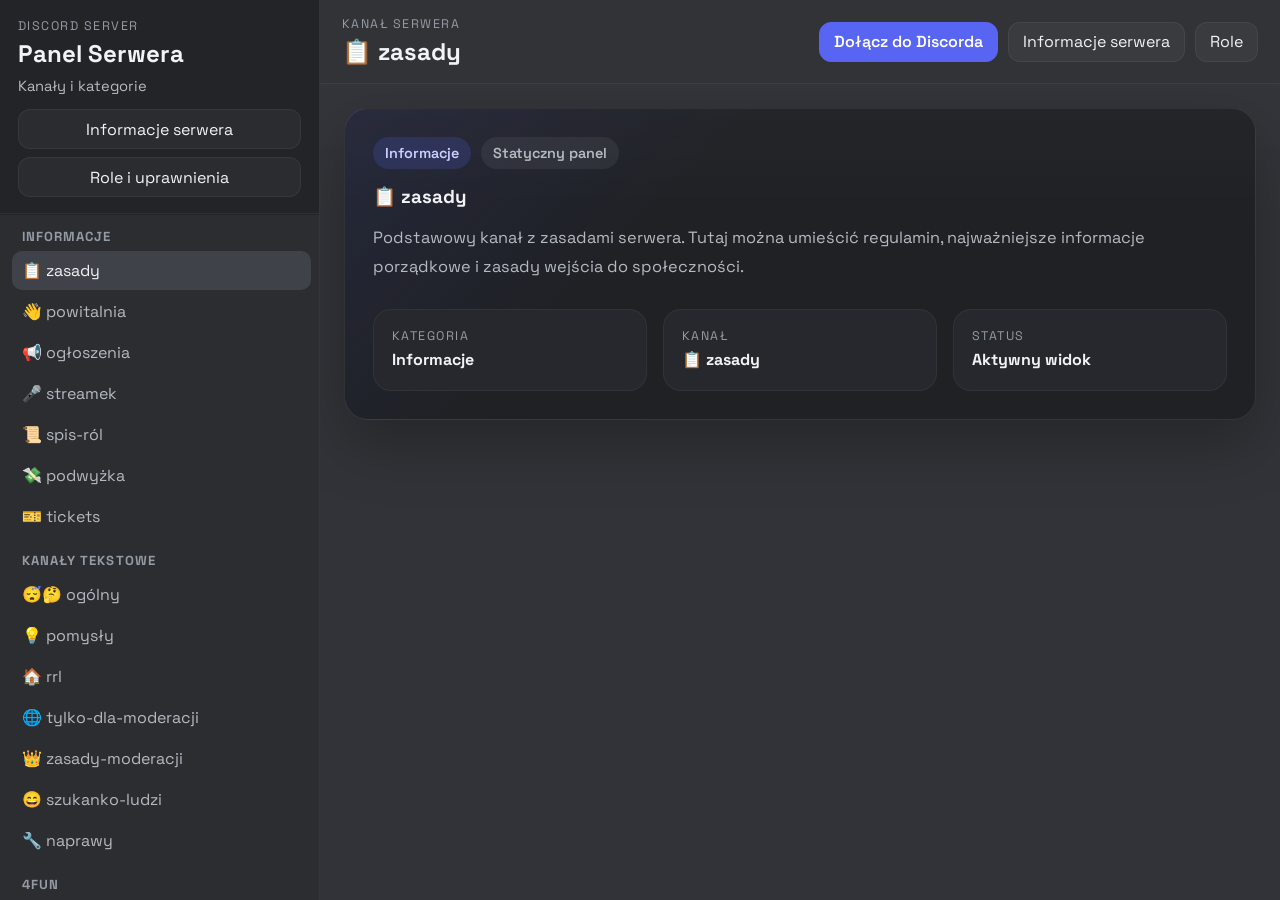
==== index.html @ 2baf10de "Add Discord join button to topbar" ====
<!DOCTYPE html>
<html lang="pl">
<head>
  <meta charset="UTF-8">
  <meta name="viewport" content="width=device-width, initial-scale=1.0">
  <meta
    name="description"
    content="Statyczny panel serwera Discord z kanałami, kategoriami i opisami w stylu Discord."
  >
  <title>Discord Server Panel</title>
  <link rel="preconnect" href="https://fonts.googleapis.com">
  <link rel="preconnect" href="https://fonts.gstatic.com" crossorigin>
  <link
    href="https://fonts.googleapis.com/css2?family=Space+Grotesk:wght@400;500;600;700&display=swap"
    rel="stylesheet"
  >
  <link rel="stylesheet" href="./css/style.css">
</head>
<body>
  <div class="app-shell">
    <aside class="channel-sidebar" id="channelSidebar">
      <header class="channel-sidebar__header">
        <div>
          <p class="channel-sidebar__eyebrow">Discord Server</p>
          <h1>Panel Serwera</h1>
        </div>
        <p class="channel-sidebar__meta">Kanały i kategorie</p>
        <div class="sidebar-shortcuts">
          <a class="sidebar-shortcut" href="./info/info.html">Informacje serwera</a>
          <a class="sidebar-shortcut" href="./roles/roles.html">Role i uprawnienia</a>
        </div>
      </header>

      <div class="channel-sidebar__scroll" aria-label="Lista kanałów">
        <section class="channel-group">
          <h2 class="channel-group__title">Informacje</h2>
          <button class="channel-item is-active" type="button" data-channel="📋 zasady" data-category="Informacje">
            <span class="channel-item__name">📋 zasady</span>
          </button>
          <button class="channel-item" type="button" data-channel="👋 powitalnia" data-category="Informacje">
            <span class="channel-item__name">👋 powitalnia</span>
          </button>
          <button class="channel-item" type="button" data-channel="📢 ogłoszenia" data-category="Informacje">
            <span class="channel-item__name">📢 ogłoszenia</span>
          </button>
          <button class="channel-item" type="button" data-channel="🎤 streamek" data-category="Informacje">
            <span class="channel-item__name">🎤 streamek</span>
          </button>
          <button class="channel-item" type="button" data-channel="📜 spis-ról" data-category="Informacje">
            <span class="channel-item__name">📜 spis-ról</span>
          </button>
          <button class="channel-item" type="button" data-channel="💸 podwyżka" data-category="Informacje">
            <span class="channel-item__name">💸 podwyżka</span>
          </button>
          <button class="channel-item" type="button" data-channel="🎫 tickets" data-category="Informacje">
            <span class="channel-item__name">🎫 tickets</span>
          </button>
        </section>

        <section class="channel-group">
          <h2 class="channel-group__title">Kanały tekstowe</h2>
          <button class="channel-item" type="button" data-channel="😴🤔 ogólny" data-category="Kanały tekstowe">
            <span class="channel-item__name">😴🤔 ogólny</span>
          </button>
          <button class="channel-item" type="button" data-channel="💡 pomysły" data-category="Kanały tekstowe">
            <span class="channel-item__name">💡 pomysły</span>
          </button>
          <button class="channel-item" type="button" data-channel="🏠 rrl" data-category="Kanały tekstowe">
            <span class="channel-item__name">🏠 rrl</span>
          </button>
          <button class="channel-item" type="button" data-channel="🌐 tylko-dla-moderacji" data-category="Kanały tekstowe">
            <span class="channel-item__name">🌐 tylko-dla-moderacji</span>
          </button>
          <button class="channel-item" type="button" data-channel="👑 zasady-moderacji" data-category="Kanały tekstowe">
            <span class="channel-item__name">👑 zasady-moderacji</span>
          </button>
          <button class="channel-item" type="button" data-channel="😄 szukanko-ludzi" data-category="Kanały tekstowe">
            <span class="channel-item__name">😄 szukanko-ludzi</span>
          </button>
          <button class="channel-item" type="button" data-channel="🔧 naprawy" data-category="Kanały tekstowe">
            <span class="channel-item__name">🔧 naprawy</span>
          </button>
        </section>

        <section class="channel-group">
          <h2 class="channel-group__title">4fun</h2>
          <button class="channel-item" type="button" data-channel="🎬 clipy" data-category="4fun">
            <span class="channel-item__name">🎬 clipy</span>
          </button>
          <button class="channel-item" type="button" data-channel="😂 memy" data-category="4fun">
            <span class="channel-item__name">😂 memy</span>
          </button>
          <button class="channel-item" type="button" data-channel="🎵 music" data-category="4fun">
            <span class="channel-item__name">🎵 music</span>
          </button>
          <button class="channel-item" type="button" data-channel="📚 chwalanie-co-majo" data-category="4fun">
            <span class="channel-item__name">📚 chwalanie-co-majo</span>
          </button>
          <button class="channel-item" type="button" data-channel="🧠 edity" data-category="4fun">
            <span class="channel-item__name">🧠 edity</span>
          </button>
          <button class="channel-item" type="button" data-channel="🎲 gry-i-sklep" data-category="4fun">
            <span class="channel-item__name">🎲 gry-i-sklep</span>
          </button>
          <button class="channel-item" type="button" data-channel="🕹 komendo-tekstowy" data-category="4fun">
            <span class="channel-item__name">🕹 komendo-tekstowy</span>
          </button>
          <button class="channel-item" type="button" data-channel="🎮 oceny-setup" data-category="4fun">
            <span class="channel-item__name">🎮 oceny-setup</span>
          </button>
          <button class="channel-item" type="button" data-channel="🔢 odliczanie" data-category="4fun">
            <span class="channel-item__name">🔢 odliczanie</span>
          </button>
          <button class="channel-item" type="button" data-channel="✏️ ostatnia-litera" data-category="4fun">
            <span class="channel-item__name">✏️ ostatnia-litera</span>
          </button>
          <button class="channel-item" type="button" data-channel="🎉 igrzyska-żartu" data-category="4fun">
            <span class="channel-item__name">🎉 igrzyska-żartu</span>
          </button>
        </section>

        <section class="channel-group">
          <h2 class="channel-group__title">Kanały głosowe</h2>
          <button class="channel-item channel-item--voice" type="button" data-channel="🔊 Ogólne" data-category="Kanały głosowe">
            <span class="channel-item__name">🔊 Ogólne</span>
          </button>
          <button class="channel-item channel-item--voice" type="button" data-channel="🔊 duo" data-category="Kanały głosowe">
            <span class="channel-item__name">🔊 duo</span>
          </button>
          <button class="channel-item channel-item--voice" type="button" data-channel="🔊 trio" data-category="Kanały głosowe">
            <span class="channel-item__name">🔊 trio</span>
          </button>
          <button class="channel-item channel-item--voice" type="button" data-channel="🔊 quatro" data-category="Kanały głosowe">
            <span class="channel-item__name">🔊 quatro</span>
          </button>
          <button class="channel-item channel-item--voice" type="button" data-channel="🔊 Unlimited" data-category="Kanały głosowe">
            <span class="channel-item__name">🔊 Unlimited</span>
          </button>
          <button class="channel-item channel-item--voice" type="button" data-channel="🔊 Nieobecność" data-category="Kanały głosowe">
            <span class="channel-item__name">🔊 Nieobecność</span>
          </button>
          <button class="channel-item channel-item--voice" type="button" data-channel="🔊 Streamek" data-category="Kanały głosowe">
            <span class="channel-item__name">🔊 Streamek</span>
          </button>
        </section>

        <section class="channel-group">
          <h2 class="channel-group__title">Ban</h2>
          <button class="channel-item" type="button" data-channel="❌ ban-room" data-category="Ban">
            <span class="channel-item__name">❌ ban-room</span>
          </button>
          <button class="channel-item" type="button" data-channel="📩 requesty-na-bany" data-category="Ban">
            <span class="channel-item__name">📩 requesty-na-bany</span>
          </button>
        </section>

        <section class="channel-group">
          <h2 class="channel-group__title">Event</h2>
          <button class="channel-item" type="button" data-channel="📜 zasady" data-category="Event">
            <span class="channel-item__name">📜 zasady</span>
          </button>
          <button class="channel-item" type="button" data-channel="📅 zdarzenia-eventu" data-category="Event">
            <span class="channel-item__name">📅 zdarzenia-eventu</span>
          </button>
          <button class="channel-item" type="button" data-channel="🤝 wspólne" data-category="Event">
            <span class="channel-item__name">🤝 wspólne</span>
          </button>
          <button class="channel-item" type="button" data-channel="🛡 drużyna-1" data-category="Event">
            <span class="channel-item__name">🛡 drużyna-1</span>
          </button>
          <button class="channel-item" type="button" data-channel="🛡 drużyna-2" data-category="Event">
            <span class="channel-item__name">🛡 drużyna-2</span>
          </button>
          <button class="channel-item" type="button" data-channel="🏢 biuro-dowódcze-nr1" data-category="Event">
            <span class="channel-item__name">🏢 biuro-dowódcze-nr1</span>
          </button>
          <button class="channel-item" type="button" data-channel="🏢 biuro-dowódcze-nr2" data-category="Event">
            <span class="channel-item__name">🏢 biuro-dowódcze-nr2</span>
          </button>
          <button class="channel-item channel-item--voice" type="button" data-channel="🔊 Drużyna 1" data-category="Event">
            <span class="channel-item__name">🔊 Drużyna 1</span>
          </button>
          <button class="channel-item channel-item--voice" type="button" data-channel="🔊 Drużyna 2" data-category="Event">
            <span class="channel-item__name">🔊 Drużyna 2</span>
          </button>
          <button class="channel-item channel-item--voice" type="button" data-channel="🔊 Organizacyjny" data-category="Event">
            <span class="channel-item__name">🔊 Organizacyjny</span>
          </button>
        </section>
      </div>
    </aside>

    <main class="content-panel">
      <header class="content-topbar">
        <button
          class="hamburger"
          id="sidebarToggle"
          type="button"
          aria-controls="channelSidebar"
          aria-expanded="false"
          aria-label="Otwórz kanały"
        >
          <span></span>
          <span></span>
          <span></span>
        </button>

        <div>
          <p class="content-topbar__eyebrow">Kanał serwera</p>
          <h2 id="channelTitle">📋 zasady</h2>
        </div>
        <div class="topbar-links">
          <a
            class="join-btn"
            href="https://discord.gg/8MzyPqCg6n"
            target="_blank"
            rel="noopener noreferrer"
          >
            Dołącz do Discorda
          </a>
          <a class="topbar-link" href="./info/info.html">Informacje serwera</a>
          <a class="topbar-link" href="./roles/roles.html">Role</a>
        </div>
      </header>

      <section class="content-card" id="channelContent">
        <div class="content-card__meta">
          <span class="content-pill" id="categoryLabel">Informacje</span>
          <span class="content-pill content-pill--soft">Statyczny panel</span>
        </div>

        <h3 class="content-card__heading" id="channelHeading">📋 zasady</h3>
        <p class="content-card__description" id="channelDescription">
          Podstawowy kanał z zasadami serwera. Tutaj można umieścić regulamin, najważniejsze informacje porządkowe i zasady wejścia do społeczności.
        </p>

        <div class="content-card__grid">
          <article class="info-tile">
            <p class="info-tile__label">Kategoria</p>
            <strong id="summaryCategory">Informacje</strong>
          </article>
          <article class="info-tile">
            <p class="info-tile__label">Kanał</p>
            <strong id="summaryChannel">📋 zasady</strong>
          </article>
          <article class="info-tile">
            <p class="info-tile__label">Status</p>
            <strong>Aktywny widok</strong>
          </article>
        </div>
      </section>
    </main>
  </div>

  <script src="./js/main.js"></script>
</body>
</html>
---- css/style.css ----
:root {
  --bg-app: #313338;
  --bg-strip: #1e1f22;
  --bg-sidebar: #2b2d31;
  --bg-sidebar-top: #232428;
  --bg-content: #313338;
  --bg-card: #1f2125;
  --bg-card-soft: #26282d;
  --bg-hover: #35373c;
  --bg-active: #404249;
  --text-main: #f2f3f5;
  --text-soft: #b5bac1;
  --text-dim: #949ba4;
  --line: rgba(255, 255, 255, 0.08);
  --accent: #5865f2;
  --accent-soft: rgba(88, 101, 242, 0.18);
  --success: #23a559;
  --shadow: 0 24px 60px rgba(0, 0, 0, 0.25);
  --radius-xl: 24px;
  --radius-lg: 18px;
  --radius-md: 14px;
  --radius-sm: 10px;
}

* {
  box-sizing: border-box;
}

html,
body {
  margin: 0;
  min-height: 100%;
}

body {
  font-family: "Space Grotesk", sans-serif;
  color: var(--text-main);
  background:
    radial-gradient(circle at top left, rgba(88, 101, 242, 0.14), transparent 24%),
    radial-gradient(circle at bottom right, rgba(35, 165, 89, 0.1), transparent 20%),
    var(--bg-app);
  overflow: hidden;
}

button {
  font: inherit;
  cursor: pointer;
}

a {
  color: inherit;
  text-decoration: none;
}

.app-shell {
  height: 100vh;
  display: grid;
  grid-template-columns: 320px 1fr;
  overflow: hidden;
}

.channel-sidebar {
  background: var(--bg-sidebar);
  border-right: 1px solid rgba(255, 255, 255, 0.04);
  height: 100vh;
  display: flex;
  flex-direction: column;
  overflow: hidden;
}

.channel-sidebar__header {
  padding: 18px 18px 16px;
  background: var(--bg-sidebar-top);
  border-bottom: 1px solid rgba(255, 255, 255, 0.05);
  box-shadow: 0 1px 0 rgba(0, 0, 0, 0.2);
}

.channel-sidebar__header h1,
.content-topbar h2,
.content-card__heading {
  margin: 0;
}

.channel-sidebar__eyebrow,
.content-topbar__eyebrow,
.info-tile__label {
  margin: 0 0 4px;
  color: var(--text-dim);
  font-size: 0.78rem;
  letter-spacing: 0.12em;
  text-transform: uppercase;
}

.channel-sidebar__meta {
  margin: 8px 0 0;
  color: var(--text-soft);
  font-size: 0.92rem;
}

.sidebar-shortcuts {
  display: grid;
  gap: 8px;
  margin-top: 14px;
}

.sidebar-shortcut,
.topbar-link,
.join-btn,
.page-back {
  display: inline-flex;
  align-items: center;
  justify-content: center;
  min-height: 40px;
  padding: 0 14px;
  border-radius: 12px;
  border: 1px solid rgba(255, 255, 255, 0.06);
  background: rgba(255, 255, 255, 0.04);
  color: var(--text-main);
  transition: transform 0.18s ease, background-color 0.18s ease, border-color 0.18s ease;
}

.sidebar-shortcut:hover,
.sidebar-shortcut:focus-visible,
.topbar-link:hover,
.topbar-link:focus-visible,
.join-btn:hover,
.join-btn:focus-visible,
.page-back:hover,
.page-back:focus-visible {
  transform: translateY(-1px);
  background: rgba(88, 101, 242, 0.16);
  border-color: rgba(88, 101, 242, 0.24);
}

.join-btn {
  background: #5865f2;
  border-color: #5865f2;
  color: #ffffff;
  font-weight: 600;
}

.join-btn:hover,
.join-btn:focus-visible {
  background: #4752c4;
  border-color: #4752c4;
}

.channel-sidebar__scroll {
  flex: 1;
  min-height: 0;
  overflow-y: auto;
  padding: 14px 8px 18px 12px;
  overscroll-behavior: contain;
  -webkit-overflow-scrolling: touch;
}

.channel-sidebar__scroll::-webkit-scrollbar {
  width: 10px;
}

.channel-sidebar__scroll::-webkit-scrollbar-thumb {
  background: #1a1b1e;
  border-radius: 999px;
}

.channel-group + .channel-group {
  margin-top: 16px;
}

.channel-group__title {
  margin: 0 0 6px;
  padding: 0 10px;
  color: var(--text-dim);
  font-size: 0.82rem;
  letter-spacing: 0.08em;
  text-transform: uppercase;
}

.channel-item {
  width: 100%;
  display: flex;
  align-items: center;
  gap: 10px;
  margin: 2px 0;
  padding: 9px 10px;
  border: 0;
  border-radius: var(--radius-sm);
  background: transparent;
  color: var(--text-soft);
  text-align: left;
  transition: background-color 0.18s ease, color 0.18s ease, transform 0.18s ease;
}

.channel-item:hover,
.channel-item:focus-visible {
  background: var(--bg-hover);
  color: var(--text-main);
}

.channel-item.is-active {
  background: var(--bg-active);
  color: var(--text-main);
}

.channel-item__name {
  white-space: nowrap;
  overflow: hidden;
  text-overflow: ellipsis;
}

.channel-item--voice .channel-item__name {
  color: #c6f0d3;
}

.content-panel {
  display: flex;
  flex-direction: column;
  min-width: 0;
  min-height: 0;
  height: 100vh;
  overflow-y: auto;
  background:
    linear-gradient(180deg, rgba(255, 255, 255, 0.02), transparent 26%),
    var(--bg-content);
}

.content-topbar {
  display: flex;
  align-items: center;
  justify-content: space-between;
  gap: 16px;
  min-height: 72px;
  padding: 16px 22px;
  border-bottom: 1px solid rgba(255, 255, 255, 0.05);
  background: rgba(49, 51, 56, 0.92);
  backdrop-filter: blur(12px);
}

.topbar-links {
  display: flex;
  align-items: center;
  gap: 10px;
  flex-wrap: wrap;
}

.content-card {
  margin: 24px;
  padding: 28px;
  border-radius: var(--radius-xl);
  background:
    linear-gradient(135deg, rgba(88, 101, 242, 0.1), transparent 34%),
    linear-gradient(180deg, rgba(255, 255, 255, 0.02), transparent 32%),
    var(--bg-card);
  border: 1px solid var(--line);
  box-shadow: var(--shadow);
}

.content-card.is-transitioning {
  animation: panel-fade 0.28s ease;
}

@keyframes panel-fade {
  from {
    opacity: 0;
    transform: translateY(8px);
  }

  to {
    opacity: 1;
    transform: translateY(0);
  }
}

.content-card__meta {
  display: flex;
  flex-wrap: wrap;
  gap: 10px;
  margin-bottom: 16px;
}

.content-pill {
  display: inline-flex;
  align-items: center;
  min-height: 32px;
  padding: 0 12px;
  border-radius: 999px;
  background: var(--accent-soft);
  color: #c9d0ff;
  font-size: 0.9rem;
  font-weight: 600;
}

.content-pill--soft {
  background: rgba(255, 255, 255, 0.06);
  color: var(--text-soft);
}

.content-card__description {
  max-width: 780px;
  margin: 16px 0 0;
  color: var(--text-soft);
  line-height: 1.75;
  font-size: 1.02rem;
}

.content-card__grid {
  display: grid;
  grid-template-columns: repeat(3, minmax(0, 1fr));
  gap: 16px;
  margin-top: 28px;
}

.info-tile {
  padding: 18px;
  border-radius: var(--radius-lg);
  background: var(--bg-card-soft);
  border: 1px solid rgba(255, 255, 255, 0.05);
}

.info-tile strong {
  display: block;
  color: var(--text-main);
  line-height: 1.5;
}

.page-shell {
  min-height: 100vh;
  padding: 28px;
  background:
    radial-gradient(circle at top left, rgba(88, 101, 242, 0.14), transparent 24%),
    radial-gradient(circle at bottom right, rgba(35, 165, 89, 0.1), transparent 20%),
    var(--bg-app);
}

.page-wrapper {
  max-width: 1180px;
  margin: 0 auto;
}

.page-topbar {
  display: flex;
  align-items: center;
  justify-content: space-between;
  gap: 16px;
  margin-bottom: 20px;
  padding: 20px 22px;
  border-radius: var(--radius-xl);
  background: rgba(35, 36, 40, 0.9);
  border: 1px solid var(--line);
  box-shadow: var(--shadow);
}

.page-eyebrow {
  margin: 0 0 6px;
  color: #9fb0ff;
  font-size: 0.78rem;
  letter-spacing: 0.12em;
  text-transform: uppercase;
}

.page-topbar h1,
.page-card h2,
.role-card h3,
.server-info-card h3 {
  margin: 0;
}

.page-topbar h1 {
  color: var(--text-main);
  background: linear-gradient(135deg, #ffffff 0%, #b9c5ff 48%, #83ffc1 100%);
  -webkit-background-clip: text;
  background-clip: text;
  color: transparent;
}

.page-card h2 {
  color: #dfe5ff;
}

.page-card {
  padding: 28px;
  border-radius: var(--radius-xl);
  background:
    linear-gradient(135deg, rgba(88, 101, 242, 0.1), transparent 34%),
    linear-gradient(180deg, rgba(255, 255, 255, 0.02), transparent 32%),
    var(--bg-card);
  border: 1px solid var(--line);
  box-shadow: var(--shadow);
}

.page-intro {
  max-width: 780px;
  margin: 14px 0 0;
  color: var(--text-soft);
  line-height: 1.75;
}

.page-grid,
.roles-grid {
  display: grid;
  gap: 16px;
  margin-top: 24px;
}

.page-grid {
  grid-template-columns: repeat(2, minmax(0, 1fr));
}

.roles-grid {
  grid-template-columns: repeat(2, minmax(0, 1fr));
}

.server-info-card,
.role-card {
  padding: 20px;
  border-radius: var(--radius-lg);
  background:
    linear-gradient(135deg, rgba(88, 101, 242, 0.08), transparent 42%),
    var(--bg-card-soft);
  border: 1px solid rgba(255, 255, 255, 0.05);
}

.server-info-card p,
.role-card p {
  margin: 12px 0 0;
  color: var(--text-soft);
  line-height: 1.7;
}

.server-info-card h3 {
  color: #cfd7ff;
}

.role-card h3 {
  color: #e8ebff;
}

.role-badge {
  display: inline-flex;
  align-items: center;
  min-height: 32px;
  padding: 0 12px;
  border-radius: 999px;
  font-size: 0.9rem;
  font-weight: 700;
  color: white;
}

.role-badge--violet {
  background: #7a5cff;
}

.role-badge--orange {
  background: #ff9c42;
}

.role-badge--green {
  background: #23a559;
}

.role-badge--gray {
  background: #6d7278;
}

.role-badge--gold {
  background: #c79a2f;
}

.hamburger {
  display: none;
  width: 46px;
  height: 46px;
  padding: 0;
  border: 1px solid rgba(255, 255, 255, 0.08);
  border-radius: 14px;
  background: #232428;
}

.hamburger span {
  display: block;
  width: 20px;
  height: 2px;
  margin: 4px auto;
  border-radius: 999px;
  background: var(--text-main);
}

@media (max-width: 1080px) {
  .app-shell {
    grid-template-columns: 280px 1fr;
  }

  .content-card__grid {
    grid-template-columns: 1fr;
  }

  .page-grid,
  .roles-grid {
    grid-template-columns: 1fr;
  }
}

@media (max-width: 860px) {
  .channel-sidebar {
    position: fixed;
    top: 0;
    left: 0;
    bottom: 0;
    width: min(84vw, 320px);
    z-index: 20;
    transform: translateX(-110%);
    transition: transform 0.26s ease;
    box-shadow: 18px 0 40px rgba(0, 0, 0, 0.35);
  }

  .channel-sidebar.is-open {
    transform: translateX(0);
  }

  .hamburger {
    display: inline-block;
  }

  .content-card {
    margin: 18px;
    padding: 22px;
  }

  .content-topbar,
  .page-topbar {
    align-items: flex-start;
    flex-direction: column;
  }
}

@media (max-width: 640px) {
  .app-shell {
    grid-template-columns: 1fr;
  }

  .channel-sidebar {
    width: min(88vw, 320px);
  }

  .content-topbar {
    padding: 14px 16px;
  }

  .content-card {
    margin: 14px;
    padding: 18px;
  }

  .page-shell {
    padding: 14px;
  }

  .page-topbar,
  .page-card {
    padding: 18px;
  }
}
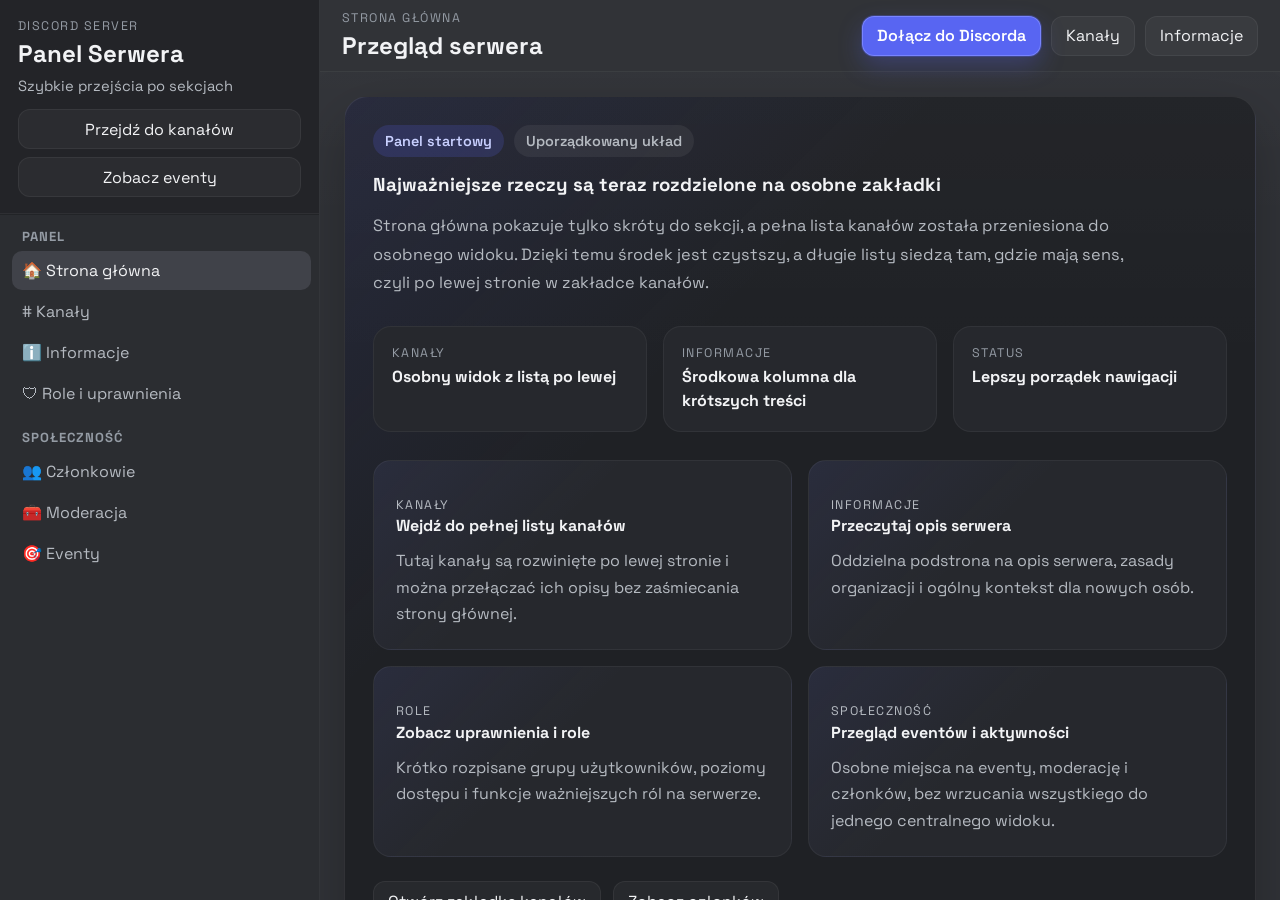
==== commit e60a0dbf: "Update channels layout pages" ====
--- a/index.html
+++ b/index.html
@@ -24,168 +24,27 @@
           <p class="channel-sidebar__eyebrow">Discord Server</p>
           <h1>Panel Serwera</h1>
         </div>
-        <p class="channel-sidebar__meta">Kanały i kategorie</p>
+        <p class="channel-sidebar__meta">Szybkie przejścia po sekcjach</p>
         <div class="sidebar-shortcuts">
-          <a class="sidebar-shortcut" href="./info/info.html">Informacje serwera</a>
-          <a class="sidebar-shortcut" href="./roles/roles.html">Role i uprawnienia</a>
+          <a class="sidebar-shortcut" href="./channels/channels.html">Przejdź do kanałów</a>
+          <a class="sidebar-shortcut" href="./events/events.html">Zobacz eventy</a>
         </div>
       </header>
 
-      <div class="channel-sidebar__scroll" aria-label="Lista kanałów">
+      <div class="channel-sidebar__scroll" aria-label="Sekcje panelu">
         <section class="channel-group">
-          <h2 class="channel-group__title">Informacje</h2>
-          <button class="channel-item is-active" type="button" data-channel="📋 zasady" data-category="Informacje">
-            <span class="channel-item__name">📋 zasady</span>
-          </button>
-          <button class="channel-item" type="button" data-channel="👋 powitalnia" data-category="Informacje">
-            <span class="channel-item__name">👋 powitalnia</span>
-          </button>
-          <button class="channel-item" type="button" data-channel="📢 ogłoszenia" data-category="Informacje">
-            <span class="channel-item__name">📢 ogłoszenia</span>
-          </button>
-          <button class="channel-item" type="button" data-channel="🎤 streamek" data-category="Informacje">
-            <span class="channel-item__name">🎤 streamek</span>
-          </button>
-          <button class="channel-item" type="button" data-channel="📜 spis-ról" data-category="Informacje">
-            <span class="channel-item__name">📜 spis-ról</span>
-          </button>
-          <button class="channel-item" type="button" data-channel="💸 podwyżka" data-category="Informacje">
-            <span class="channel-item__name">💸 podwyżka</span>
-          </button>
-          <button class="channel-item" type="button" data-channel="🎫 tickets" data-category="Informacje">
-            <span class="channel-item__name">🎫 tickets</span>
-          </button>
+          <h2 class="channel-group__title">Panel</h2>
+          <a class="sidebar-nav__link is-active" href="./index.html">🏠 Strona główna</a>
+          <a class="sidebar-nav__link" href="./channels/channels.html"># Kanały</a>
+          <a class="sidebar-nav__link" href="./info/info.html">ℹ️ Informacje</a>
+          <a class="sidebar-nav__link" href="./roles/roles.html">🛡 Role i uprawnienia</a>
         </section>
 
         <section class="channel-group">
-          <h2 class="channel-group__title">Kanały tekstowe</h2>
-          <button class="channel-item" type="button" data-channel="😴🤔 ogólny" data-category="Kanały tekstowe">
-            <span class="channel-item__name">😴🤔 ogólny</span>
-          </button>
-          <button class="channel-item" type="button" data-channel="💡 pomysły" data-category="Kanały tekstowe">
-            <span class="channel-item__name">💡 pomysły</span>
-          </button>
-          <button class="channel-item" type="button" data-channel="🏠 rrl" data-category="Kanały tekstowe">
-            <span class="channel-item__name">🏠 rrl</span>
-          </button>
-          <button class="channel-item" type="button" data-channel="🌐 tylko-dla-moderacji" data-category="Kanały tekstowe">
-            <span class="channel-item__name">🌐 tylko-dla-moderacji</span>
-          </button>
-          <button class="channel-item" type="button" data-channel="👑 zasady-moderacji" data-category="Kanały tekstowe">
-            <span class="channel-item__name">👑 zasady-moderacji</span>
-          </button>
-          <button class="channel-item" type="button" data-channel="😄 szukanko-ludzi" data-category="Kanały tekstowe">
-            <span class="channel-item__name">😄 szukanko-ludzi</span>
-          </button>
-          <button class="channel-item" type="button" data-channel="🔧 naprawy" data-category="Kanały tekstowe">
-            <span class="channel-item__name">🔧 naprawy</span>
-          </button>
-        </section>
-
-        <section class="channel-group">
-          <h2 class="channel-group__title">4fun</h2>
-          <button class="channel-item" type="button" data-channel="🎬 clipy" data-category="4fun">
-            <span class="channel-item__name">🎬 clipy</span>
-          </button>
-          <button class="channel-item" type="button" data-channel="😂 memy" data-category="4fun">
-            <span class="channel-item__name">😂 memy</span>
-          </button>
-          <button class="channel-item" type="button" data-channel="🎵 music" data-category="4fun">
-            <span class="channel-item__name">🎵 music</span>
-          </button>
-          <button class="channel-item" type="button" data-channel="📚 chwalanie-co-majo" data-category="4fun">
-            <span class="channel-item__name">📚 chwalanie-co-majo</span>
-          </button>
-          <button class="channel-item" type="button" data-channel="🧠 edity" data-category="4fun">
-            <span class="channel-item__name">🧠 edity</span>
-          </button>
-          <button class="channel-item" type="button" data-channel="🎲 gry-i-sklep" data-category="4fun">
-            <span class="channel-item__name">🎲 gry-i-sklep</span>
-          </button>
-          <button class="channel-item" type="button" data-channel="🕹 komendo-tekstowy" data-category="4fun">
-            <span class="channel-item__name">🕹 komendo-tekstowy</span>
-          </button>
-          <button class="channel-item" type="button" data-channel="🎮 oceny-setup" data-category="4fun">
-            <span class="channel-item__name">🎮 oceny-setup</span>
-          </button>
-          <button class="channel-item" type="button" data-channel="🔢 odliczanie" data-category="4fun">
-            <span class="channel-item__name">🔢 odliczanie</span>
-          </button>
-          <button class="channel-item" type="button" data-channel="✏️ ostatnia-litera" data-category="4fun">
-            <span class="channel-item__name">✏️ ostatnia-litera</span>
-          </button>
-          <button class="channel-item" type="button" data-channel="🎉 igrzyska-żartu" data-category="4fun">
-            <span class="channel-item__name">🎉 igrzyska-żartu</span>
-          </button>
-        </section>
-
-        <section class="channel-group">
-          <h2 class="channel-group__title">Kanały głosowe</h2>
-          <button class="channel-item channel-item--voice" type="button" data-channel="🔊 Ogólne" data-category="Kanały głosowe">
-            <span class="channel-item__name">🔊 Ogólne</span>
-          </button>
-          <button class="channel-item channel-item--voice" type="button" data-channel="🔊 duo" data-category="Kanały głosowe">
-            <span class="channel-item__name">🔊 duo</span>
-          </button>
-          <button class="channel-item channel-item--voice" type="button" data-channel="🔊 trio" data-category="Kanały głosowe">
-            <span class="channel-item__name">🔊 trio</span>
-          </button>
-          <button class="channel-item channel-item--voice" type="button" data-channel="🔊 quatro" data-category="Kanały głosowe">
-            <span class="channel-item__name">🔊 quatro</span>
-          </button>
-          <button class="channel-item channel-item--voice" type="button" data-channel="🔊 Unlimited" data-category="Kanały głosowe">
-            <span class="channel-item__name">🔊 Unlimited</span>
-          </button>
-          <button class="channel-item channel-item--voice" type="button" data-channel="🔊 Nieobecność" data-category="Kanały głosowe">
-            <span class="channel-item__name">🔊 Nieobecność</span>
-          </button>
-          <button class="channel-item channel-item--voice" type="button" data-channel="🔊 Streamek" data-category="Kanały głosowe">
-            <span class="channel-item__name">🔊 Streamek</span>
-          </button>
-        </section>
-
-        <section class="channel-group">
-          <h2 class="channel-group__title">Ban</h2>
-          <button class="channel-item" type="button" data-channel="❌ ban-room" data-category="Ban">
-            <span class="channel-item__name">❌ ban-room</span>
-          </button>
-          <button class="channel-item" type="button" data-channel="📩 requesty-na-bany" data-category="Ban">
-            <span class="channel-item__name">📩 requesty-na-bany</span>
-          </button>
-        </section>
-
-        <section class="channel-group">
-          <h2 class="channel-group__title">Event</h2>
-          <button class="channel-item" type="button" data-channel="📜 zasady" data-category="Event">
-            <span class="channel-item__name">📜 zasady</span>
-          </button>
-          <button class="channel-item" type="button" data-channel="📅 zdarzenia-eventu" data-category="Event">
-            <span class="channel-item__name">📅 zdarzenia-eventu</span>
-          </button>
-          <button class="channel-item" type="button" data-channel="🤝 wspólne" data-category="Event">
-            <span class="channel-item__name">🤝 wspólne</span>
-          </button>
-          <button class="channel-item" type="button" data-channel="🛡 drużyna-1" data-category="Event">
-            <span class="channel-item__name">🛡 drużyna-1</span>
-          </button>
-          <button class="channel-item" type="button" data-channel="🛡 drużyna-2" data-category="Event">
-            <span class="channel-item__name">🛡 drużyna-2</span>
-          </button>
-          <button class="channel-item" type="button" data-channel="🏢 biuro-dowódcze-nr1" data-category="Event">
-            <span class="channel-item__name">🏢 biuro-dowódcze-nr1</span>
-          </button>
-          <button class="channel-item" type="button" data-channel="🏢 biuro-dowódcze-nr2" data-category="Event">
-            <span class="channel-item__name">🏢 biuro-dowódcze-nr2</span>
-          </button>
-          <button class="channel-item channel-item--voice" type="button" data-channel="🔊 Drużyna 1" data-category="Event">
-            <span class="channel-item__name">🔊 Drużyna 1</span>
-          </button>
-          <button class="channel-item channel-item--voice" type="button" data-channel="🔊 Drużyna 2" data-category="Event">
-            <span class="channel-item__name">🔊 Drużyna 2</span>
-          </button>
-          <button class="channel-item channel-item--voice" type="button" data-channel="🔊 Organizacyjny" data-category="Event">
-            <span class="channel-item__name">🔊 Organizacyjny</span>
-          </button>
+          <h2 class="channel-group__title">Społeczność</h2>
+          <a class="sidebar-nav__link" href="./members/members.html">👥 Członkowie</a>
+          <a class="sidebar-nav__link" href="./moderation/moderation.html">🧰 Moderacja</a>
+          <a class="sidebar-nav__link" href="./events/events.html">🎯 Eventy</a>
         </section>
       </div>
     </aside>
@@ -206,8 +65,8 @@
         </button>
 
         <div>
-          <p class="content-topbar__eyebrow">Kanał serwera</p>
-          <h2 id="channelTitle">📋 zasady</h2>
+          <p class="content-topbar__eyebrow">Strona główna</p>
+          <h2>Przegląd serwera</h2>
         </div>
         <div class="topbar-links">
           <a
@@ -218,35 +77,65 @@
           >
             Dołącz do Discorda
           </a>
-          <a class="topbar-link" href="./info/info.html">Informacje serwera</a>
-          <a class="topbar-link" href="./roles/roles.html">Role</a>
+          <a class="topbar-link" href="./channels/channels.html">Kanały</a>
+          <a class="topbar-link" href="./info/info.html">Informacje</a>
         </div>
       </header>
 
-      <section class="content-card" id="channelContent">
+      <section class="content-card">
         <div class="content-card__meta">
-          <span class="content-pill" id="categoryLabel">Informacje</span>
-          <span class="content-pill content-pill--soft">Statyczny panel</span>
+          <span class="content-pill">Panel startowy</span>
+          <span class="content-pill content-pill--soft">Uporządkowany układ</span>
         </div>
 
-        <h3 class="content-card__heading" id="channelHeading">📋 zasady</h3>
-        <p class="content-card__description" id="channelDescription">
-          Podstawowy kanał z zasadami serwera. Tutaj można umieścić regulamin, najważniejsze informacje porządkowe i zasady wejścia do społeczności.
+        <h3 class="content-card__heading">Najważniejsze rzeczy są teraz rozdzielone na osobne zakładki</h3>
+        <p class="content-card__description">
+          Strona główna pokazuje tylko skróty do sekcji, a pełna lista kanałów została
+          przeniesiona do osobnego widoku. Dzięki temu środek jest czystszy, a długie
+          listy siedzą tam, gdzie mają sens, czyli po lewej stronie w zakładce kanałów.
         </p>
 
         <div class="content-card__grid">
           <article class="info-tile">
-            <p class="info-tile__label">Kategoria</p>
-            <strong id="summaryCategory">Informacje</strong>
+            <p class="info-tile__label">Kanały</p>
+            <strong>Osobny widok z listą po lewej</strong>
           </article>
           <article class="info-tile">
-            <p class="info-tile__label">Kanał</p>
-            <strong id="summaryChannel">📋 zasady</strong>
+            <p class="info-tile__label">Informacje</p>
+            <strong>Środkowa kolumna dla krótszych treści</strong>
           </article>
           <article class="info-tile">
             <p class="info-tile__label">Status</p>
-            <strong>Aktywny widok</strong>
+            <strong>Lepszy porządek nawigacji</strong>
           </article>
+        </div>
+
+        <div class="section-grid">
+          <a class="section-card-link" href="./channels/channels.html">
+            <p class="section-card-link__eyebrow">Kanały</p>
+            <h4>Wejdź do pełnej listy kanałów</h4>
+            <p>Tutaj kanały są rozwinięte po lewej stronie i można przełączać ich opisy bez zaśmiecania strony głównej.</p>
+          </a>
+          <a class="section-card-link" href="./info/info.html">
+            <p class="section-card-link__eyebrow">Informacje</p>
+            <h4>Przeczytaj opis serwera</h4>
+            <p>Oddzielna podstrona na opis serwera, zasady organizacji i ogólny kontekst dla nowych osób.</p>
+          </a>
+          <a class="section-card-link" href="./roles/roles.html">
+            <p class="section-card-link__eyebrow">Role</p>
+            <h4>Zobacz uprawnienia i role</h4>
+            <p>Krótko rozpisane grupy użytkowników, poziomy dostępu i funkcje ważniejszych ról na serwerze.</p>
+          </a>
+          <a class="section-card-link" href="./events/events.html">
+            <p class="section-card-link__eyebrow">Społeczność</p>
+            <h4>Przegląd eventów i aktywności</h4>
+            <p>Osobne miejsca na eventy, moderację i członków, bez wrzucania wszystkiego do jednego centralnego widoku.</p>
+          </a>
+        </div>
+
+        <div class="content-card__actions">
+          <a class="topbar-link" href="./channels/channels.html">Otwórz zakładkę kanałów</a>
+          <a class="topbar-link" href="./members/members.html">Zobacz członków</a>
         </div>
       </section>
     </main>
--- a/css/style.css
+++ b/css/style.css
@@ -133,16 +133,42 @@
 }
 
 .join-btn {
+  position: relative;
+  overflow: hidden;
   background: #5865f2;
-  border-color: #5865f2;
+  border: 1px solid rgba(124, 136, 255, 0.9);
+  box-shadow:
+    0 0 0 1px rgba(88, 101, 242, 0.3),
+    0 10px 24px rgba(88, 101, 242, 0.28);
   color: #ffffff;
   font-weight: 600;
+  isolation: isolate;
+}
+
+.join-btn::before {
+  content: "";
+  position: absolute;
+  inset: 1px;
+  border-radius: inherit;
+  background:
+    radial-gradient(circle at var(--mouse-x, 50%) var(--mouse-y, 50%), rgba(255, 255, 255, 0.26), transparent 38%);
+  opacity: 0;
+  transition: opacity 0.18s ease;
+  z-index: -1;
 }
 
 .join-btn:hover,
 .join-btn:focus-visible {
   background: #4752c4;
-  border-color: #4752c4;
+  border-color: rgba(150, 160, 255, 0.95);
+  box-shadow:
+    0 0 0 1px rgba(88, 101, 242, 0.42),
+    0 14px 30px rgba(88, 101, 242, 0.34);
+}
+
+.join-btn:hover::before,
+.join-btn:focus-visible::before {
+  opacity: 1;
 }
 
 .channel-sidebar__scroll {
@@ -191,13 +217,33 @@
   transition: background-color 0.18s ease, color 0.18s ease, transform 0.18s ease;
 }
 
+.sidebar-nav__link {
+  width: 100%;
+  display: flex;
+  align-items: center;
+  gap: 10px;
+  margin: 2px 0;
+  padding: 9px 10px;
+  border-radius: var(--radius-sm);
+  color: var(--text-soft);
+  text-align: left;
+  transition: background-color 0.18s ease, color 0.18s ease, transform 0.18s ease;
+}
+
 .channel-item:hover,
-.channel-item:focus-visible {
+.channel-item:focus-visible,
+.sidebar-nav__link:hover,
+.sidebar-nav__link:focus-visible {
   background: var(--bg-hover);
   color: var(--text-main);
 }
 
 .channel-item.is-active {
+  background: var(--bg-active);
+  color: var(--text-main);
+}
+
+.sidebar-nav__link.is-active {
   background: var(--bg-active);
   color: var(--text-main);
 }
@@ -310,6 +356,13 @@
   margin-top: 28px;
 }
 
+.content-card__actions {
+  display: flex;
+  flex-wrap: wrap;
+  gap: 12px;
+  margin-top: 24px;
+}
+
 .info-tile {
   padding: 18px;
   border-radius: var(--radius-lg);
@@ -321,6 +374,52 @@
   display: block;
   color: var(--text-main);
   line-height: 1.5;
+}
+
+.section-grid {
+  display: grid;
+  grid-template-columns: repeat(2, minmax(0, 1fr));
+  gap: 16px;
+  margin-top: 28px;
+}
+
+.section-card-link {
+  display: block;
+  padding: 22px;
+  border-radius: var(--radius-lg);
+  background:
+    linear-gradient(135deg, rgba(88, 101, 242, 0.08), transparent 42%),
+    var(--bg-card-soft);
+  border: 1px solid rgba(255, 255, 255, 0.05);
+  transition: transform 0.18s ease, border-color 0.18s ease, background-color 0.18s ease;
+}
+
+.section-card-link:hover,
+.section-card-link:focus-visible {
+  transform: translateY(-2px);
+  border-color: rgba(88, 101, 242, 0.3);
+  background:
+    linear-gradient(135deg, rgba(88, 101, 242, 0.16), transparent 42%),
+    var(--bg-card-soft);
+}
+
+.section-card-link__eyebrow {
+  margin: 0 0 10px;
+  color: #9fb0ff;
+  font-size: 0.78rem;
+  letter-spacing: 0.12em;
+  text-transform: uppercase;
+}
+
+.section-card-link h4 {
+  margin: 0;
+  color: var(--text-main);
+}
+
+.section-card-link p {
+  margin: 12px 0 0;
+  color: var(--text-soft);
+  line-height: 1.65;
 }
 
 .page-shell {
@@ -496,6 +595,10 @@
 
   .page-grid,
   .roles-grid {
+    grid-template-columns: 1fr;
+  }
+
+  .section-grid {
     grid-template-columns: 1fr;
   }
 }
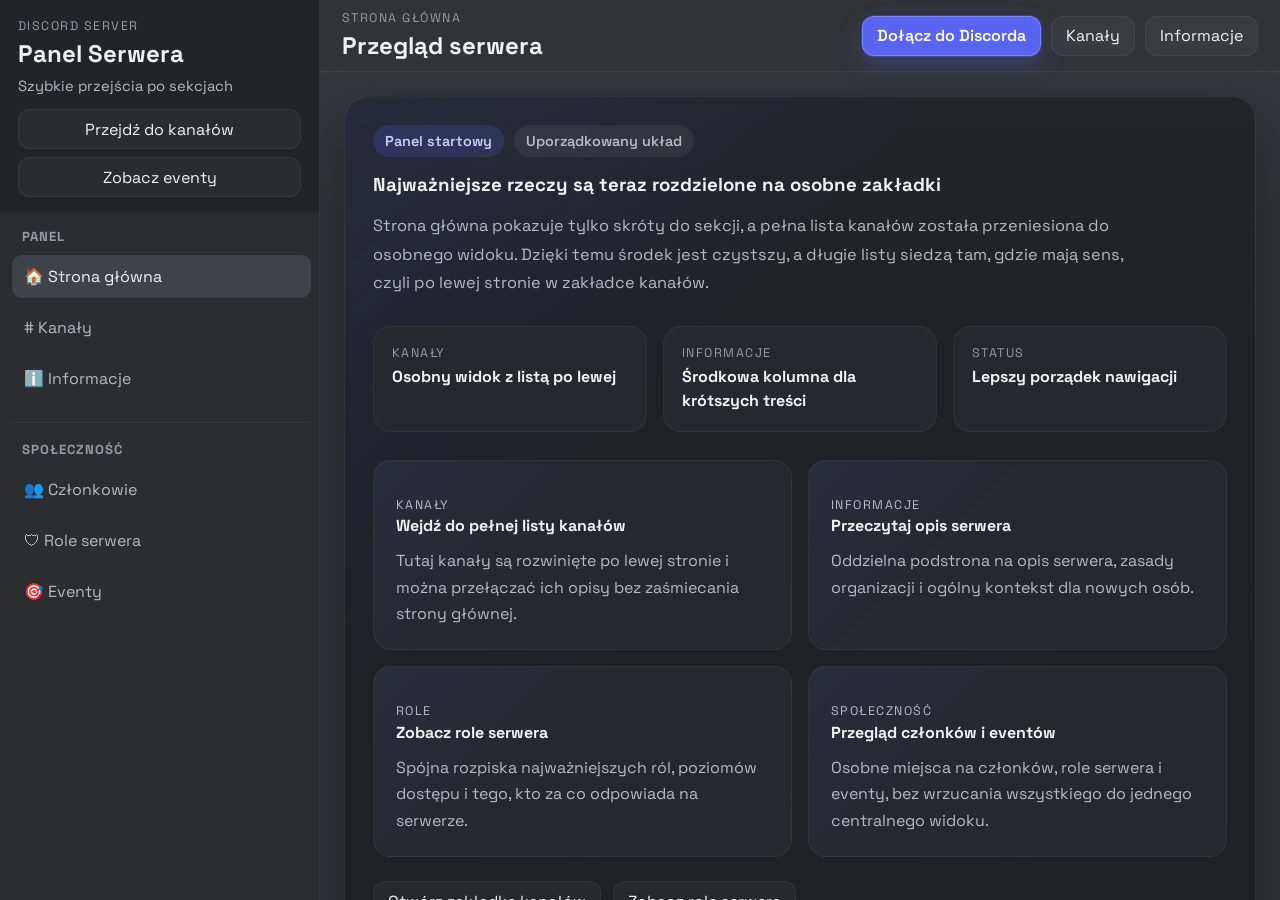
==== commit 1129d0b6: "Refine sidebar spacing and event details" ====
--- a/index.html
+++ b/index.html
@@ -37,13 +37,12 @@
           <a class="sidebar-nav__link is-active" href="./index.html">🏠 Strona główna</a>
           <a class="sidebar-nav__link" href="./channels/channels.html"># Kanały</a>
           <a class="sidebar-nav__link" href="./info/info.html">ℹ️ Informacje</a>
-          <a class="sidebar-nav__link" href="./roles/roles.html">🛡 Role i uprawnienia</a>
         </section>
 
         <section class="channel-group">
           <h2 class="channel-group__title">Społeczność</h2>
           <a class="sidebar-nav__link" href="./members/members.html">👥 Członkowie</a>
-          <a class="sidebar-nav__link" href="./moderation/moderation.html">🧰 Moderacja</a>
+          <a class="sidebar-nav__link" href="./roles/roles.html">🛡 Role serwera</a>
           <a class="sidebar-nav__link" href="./events/events.html">🎯 Eventy</a>
         </section>
       </div>
@@ -123,19 +122,19 @@
           </a>
           <a class="section-card-link" href="./roles/roles.html">
             <p class="section-card-link__eyebrow">Role</p>
-            <h4>Zobacz uprawnienia i role</h4>
-            <p>Krótko rozpisane grupy użytkowników, poziomy dostępu i funkcje ważniejszych ról na serwerze.</p>
+            <h4>Zobacz role serwera</h4>
+            <p>Spójna rozpiska najważniejszych ról, poziomów dostępu i tego, kto za co odpowiada na serwerze.</p>
           </a>
           <a class="section-card-link" href="./events/events.html">
             <p class="section-card-link__eyebrow">Społeczność</p>
-            <h4>Przegląd eventów i aktywności</h4>
-            <p>Osobne miejsca na eventy, moderację i członków, bez wrzucania wszystkiego do jednego centralnego widoku.</p>
+            <h4>Przegląd członków i eventów</h4>
+            <p>Osobne miejsca na członków, role serwera i eventy, bez wrzucania wszystkiego do jednego centralnego widoku.</p>
           </a>
         </div>
 
         <div class="content-card__actions">
           <a class="topbar-link" href="./channels/channels.html">Otwórz zakładkę kanałów</a>
-          <a class="topbar-link" href="./members/members.html">Zobacz członków</a>
+          <a class="topbar-link" href="./roles/roles.html">Zobacz role serwera</a>
         </div>
       </section>
     </main>
--- a/css/style.css
+++ b/css/style.css
@@ -190,11 +190,13 @@
 }
 
 .channel-group + .channel-group {
-  margin-top: 16px;
+  margin-top: 22px;
+  padding-top: 18px;
+  border-top: 1px solid rgba(255, 255, 255, 0.05);
 }
 
 .channel-group__title {
-  margin: 0 0 6px;
+  margin: 0 0 10px;
   padding: 0 10px;
   color: var(--text-dim);
   font-size: 0.82rem;
@@ -222,12 +224,16 @@
   display: flex;
   align-items: center;
   gap: 10px;
-  margin: 2px 0;
-  padding: 9px 10px;
+  margin: 0;
+  padding: 11px 12px;
   border-radius: var(--radius-sm);
   color: var(--text-soft);
   text-align: left;
   transition: background-color 0.18s ease, color 0.18s ease, transform 0.18s ease;
+}
+
+.channel-group .sidebar-nav__link + .sidebar-nav__link {
+  margin-top: 8px;
 }
 
 .channel-item:hover,
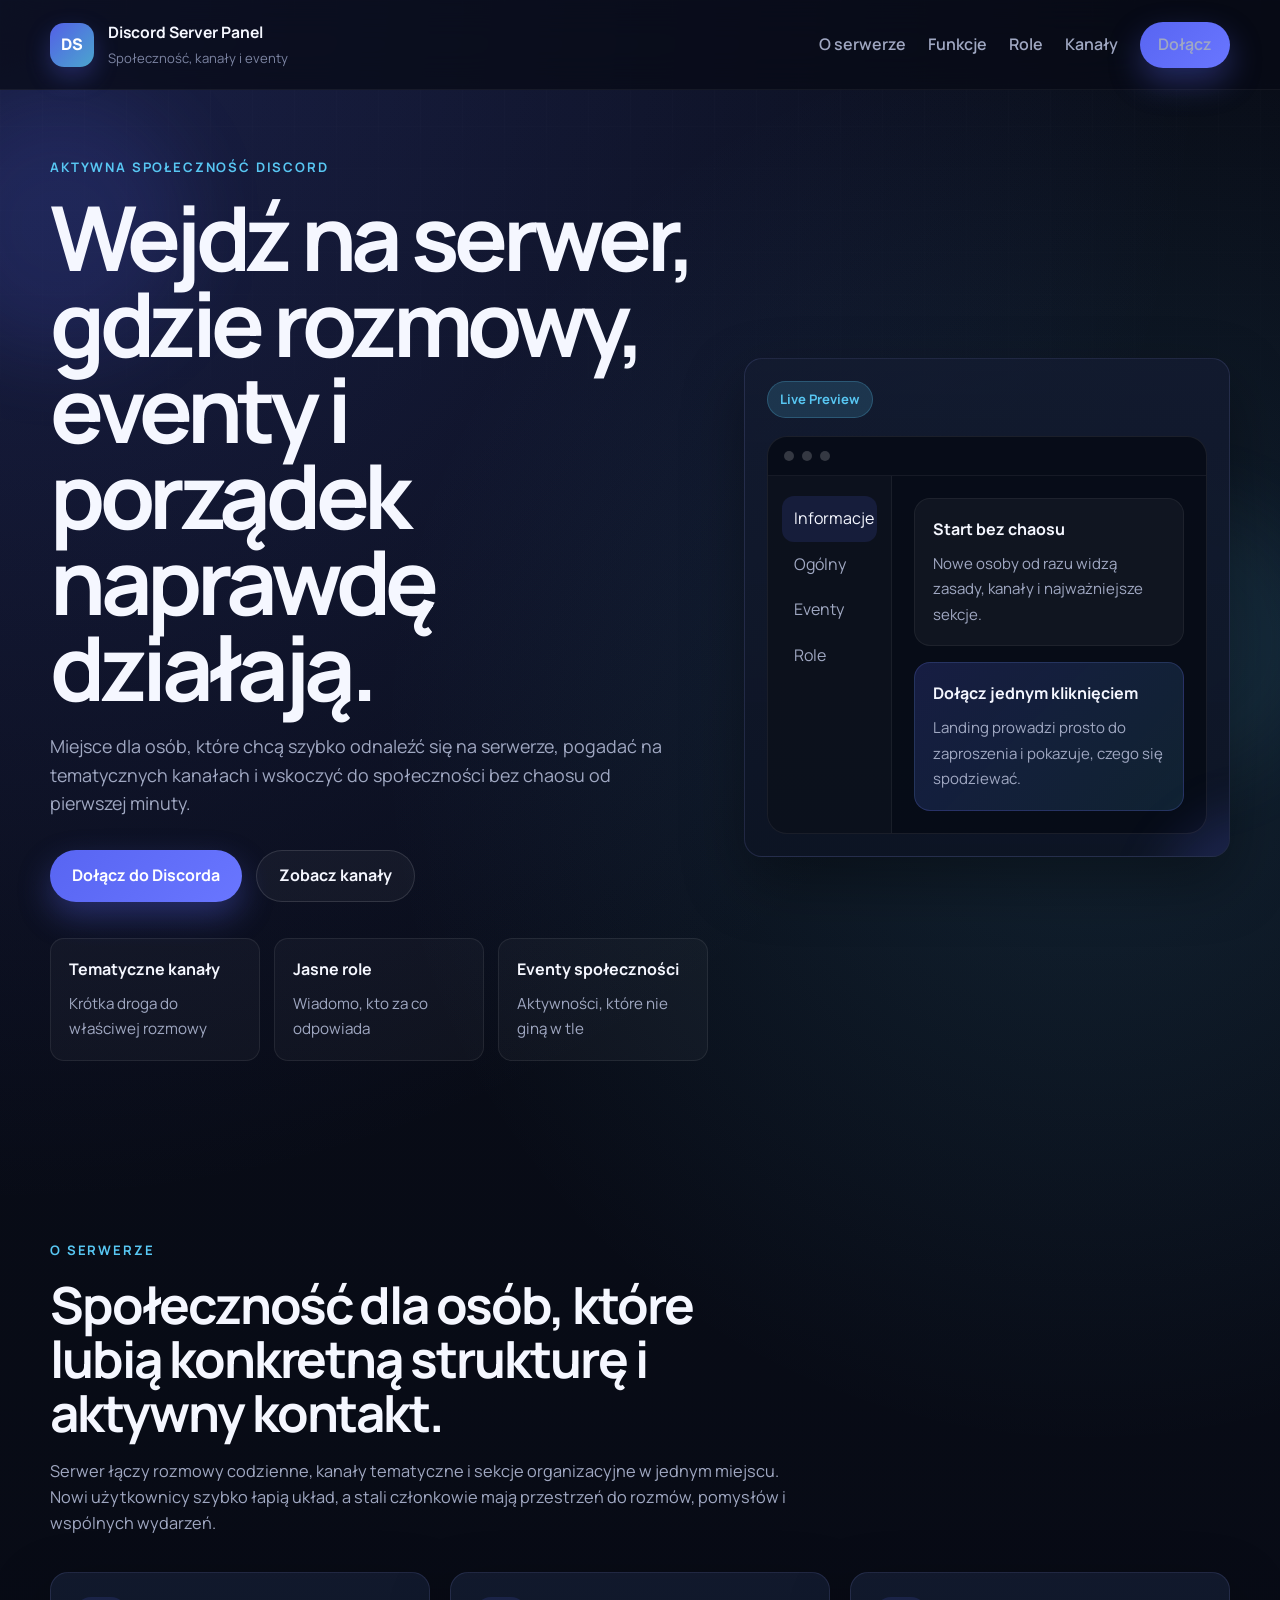
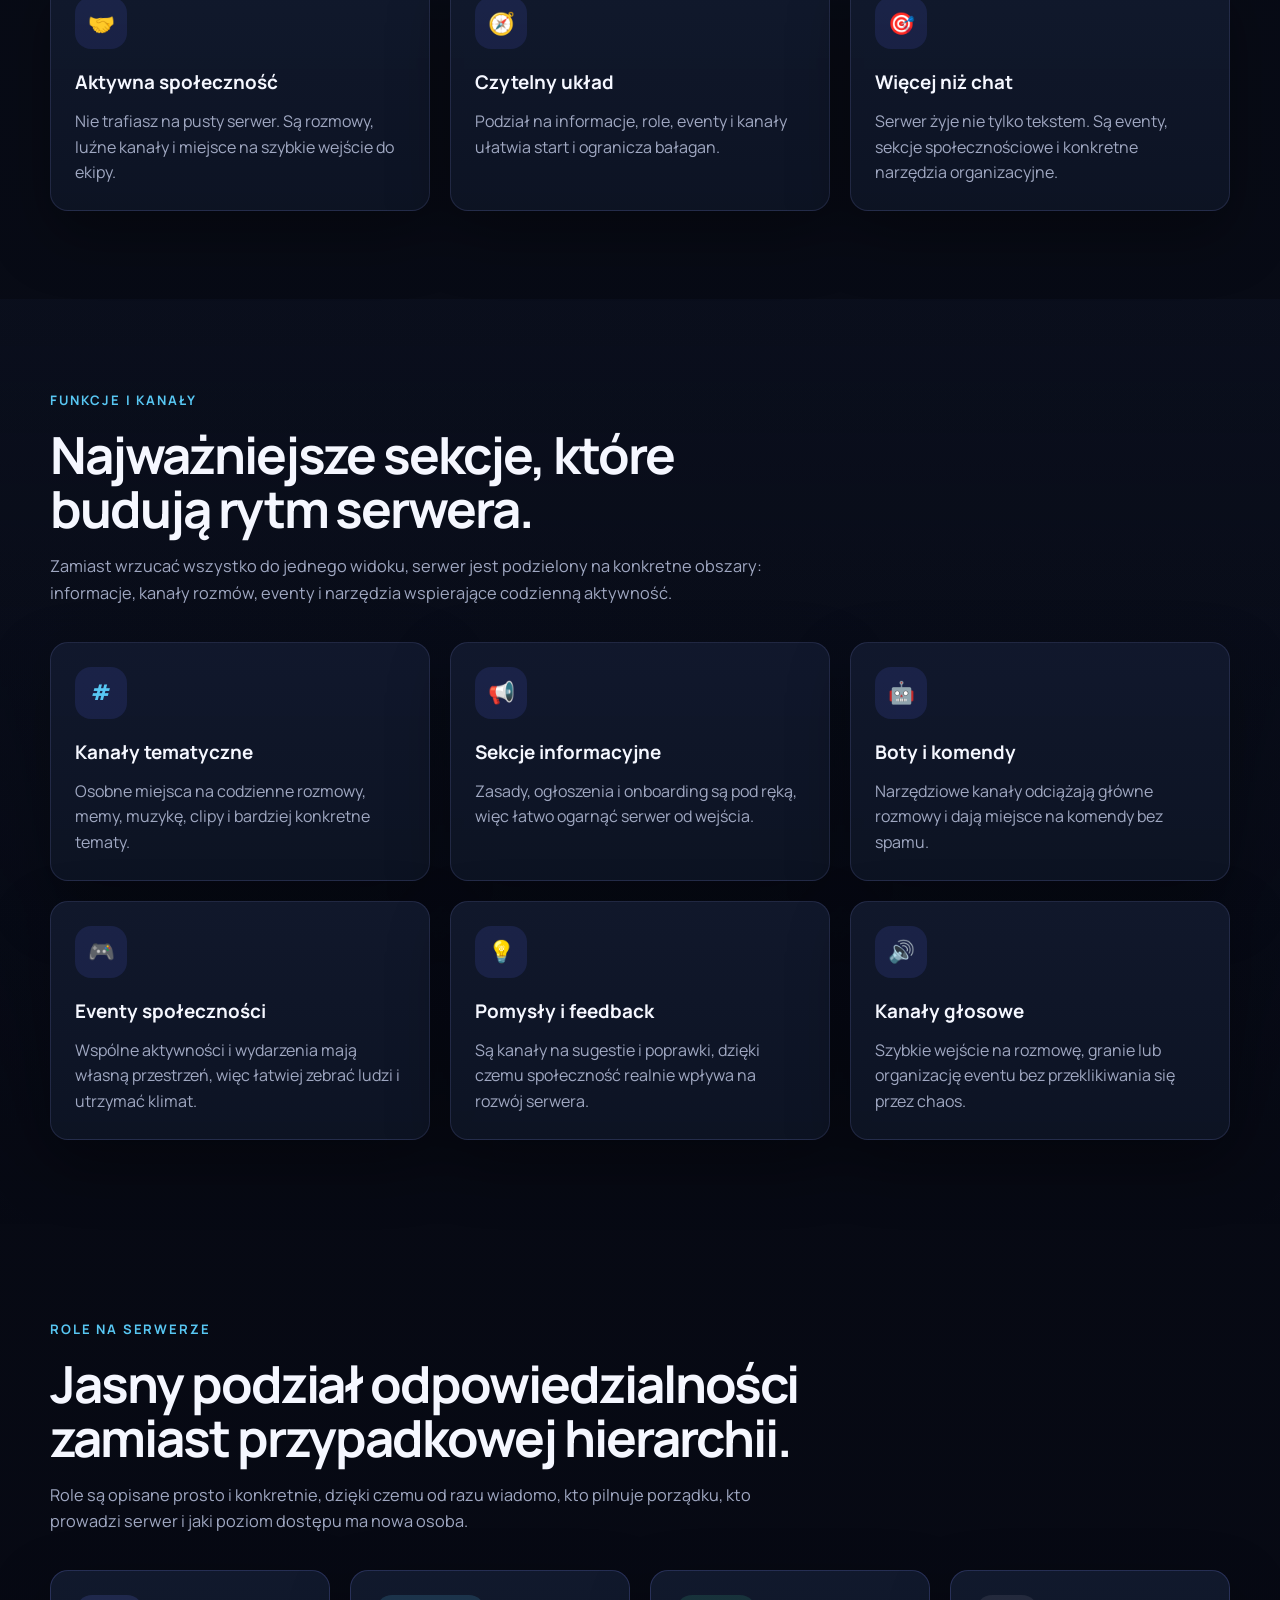
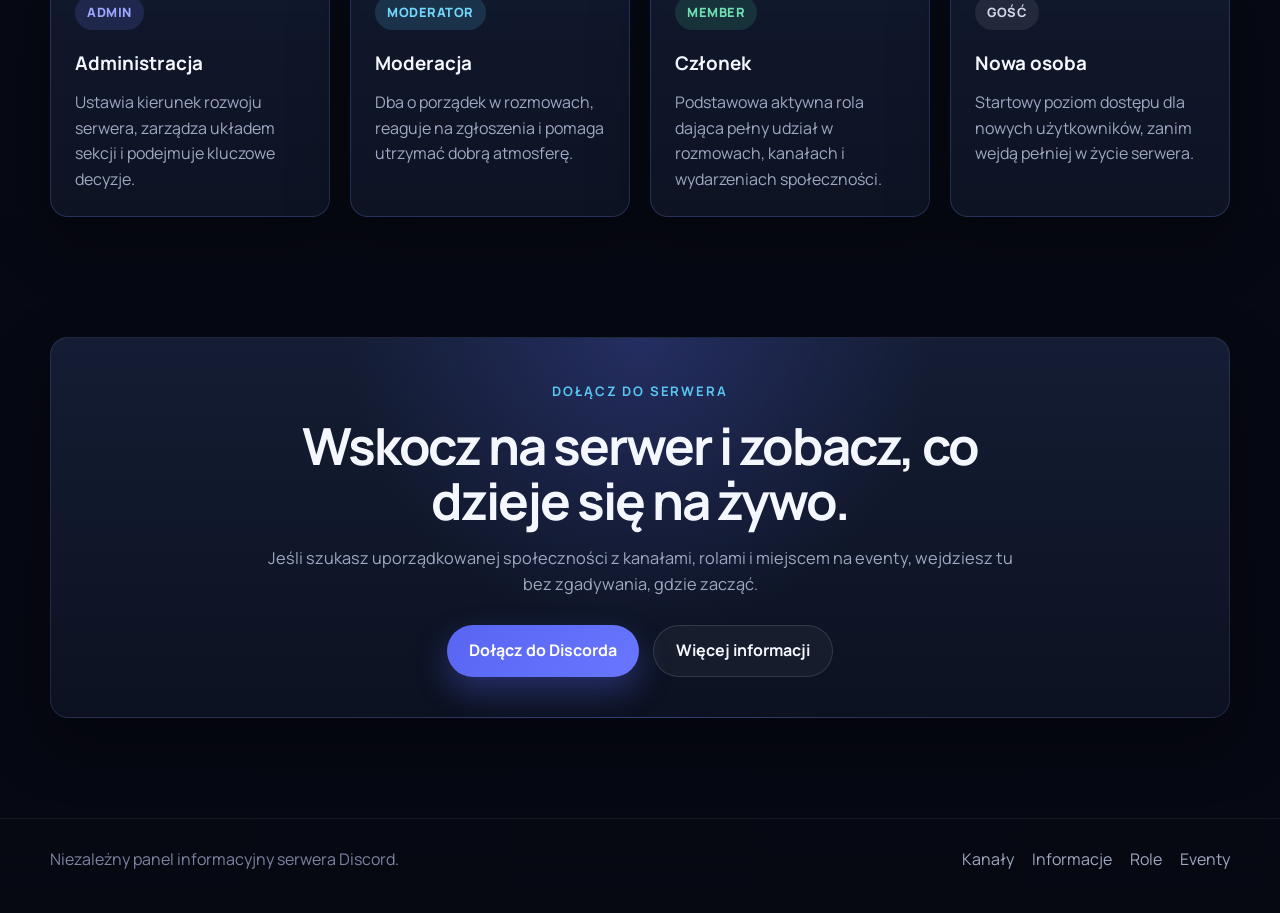
==== commit c52e013e: "Redesign Discord landing page and subpages" ====
--- a/index.html
+++ b/index.html
@@ -5,141 +5,268 @@
   <meta name="viewport" content="width=device-width, initial-scale=1.0">
   <meta
     name="description"
-    content="Statyczny panel serwera Discord z kanałami, kategoriami i opisami w stylu Discord."
+    content="Nowoczesny landing page serwera Discord z najważniejszymi informacjami, rolami i zachętą do dołączenia."
   >
-  <title>Discord Server Panel</title>
+  <title>Discord Server Panel | Dołącz do społeczności</title>
   <link rel="preconnect" href="https://fonts.googleapis.com">
   <link rel="preconnect" href="https://fonts.gstatic.com" crossorigin>
   <link
-    href="https://fonts.googleapis.com/css2?family=Space+Grotesk:wght@400;500;600;700&display=swap"
+    href="https://fonts.googleapis.com/css2?family=Manrope:wght@400;500;600;700;800&display=swap"
     rel="stylesheet"
   >
-  <link rel="stylesheet" href="./css/style.css">
+  <link rel="stylesheet" href="./styles.css">
 </head>
 <body>
-  <div class="app-shell">
-    <aside class="channel-sidebar" id="channelSidebar">
-      <header class="channel-sidebar__header">
-        <div>
-          <p class="channel-sidebar__eyebrow">Discord Server</p>
-          <h1>Panel Serwera</h1>
-        </div>
-        <p class="channel-sidebar__meta">Szybkie przejścia po sekcjach</p>
-        <div class="sidebar-shortcuts">
-          <a class="sidebar-shortcut" href="./channels/channels.html">Przejdź do kanałów</a>
-          <a class="sidebar-shortcut" href="./events/events.html">Zobacz eventy</a>
-        </div>
-      </header>
-
-      <div class="channel-sidebar__scroll" aria-label="Sekcje panelu">
-        <section class="channel-group">
-          <h2 class="channel-group__title">Panel</h2>
-          <a class="sidebar-nav__link is-active" href="./index.html">🏠 Strona główna</a>
-          <a class="sidebar-nav__link" href="./channels/channels.html"># Kanały</a>
-          <a class="sidebar-nav__link" href="./info/info.html">ℹ️ Informacje</a>
-        </section>
-
-        <section class="channel-group">
-          <h2 class="channel-group__title">Społeczność</h2>
-          <a class="sidebar-nav__link" href="./members/members.html">👥 Członkowie</a>
-          <a class="sidebar-nav__link" href="./roles/roles.html">🛡 Role serwera</a>
-          <a class="sidebar-nav__link" href="./events/events.html">🎯 Eventy</a>
-        </section>
-      </div>
-    </aside>
-
-    <main class="content-panel">
-      <header class="content-topbar">
-        <button
-          class="hamburger"
-          id="sidebarToggle"
-          type="button"
-          aria-controls="channelSidebar"
-          aria-expanded="false"
-          aria-label="Otwórz kanały"
-        >
-          <span></span>
-          <span></span>
-          <span></span>
-        </button>
-
-        <div>
-          <p class="content-topbar__eyebrow">Strona główna</p>
-          <h2>Przegląd serwera</h2>
-        </div>
-        <div class="topbar-links">
-          <a
-            class="join-btn"
-            href="https://discord.gg/8MzyPqCg6n"
-            target="_blank"
-            rel="noopener noreferrer"
-          >
-            Dołącz do Discorda
-          </a>
-          <a class="topbar-link" href="./channels/channels.html">Kanały</a>
-          <a class="topbar-link" href="./info/info.html">Informacje</a>
-        </div>
-      </header>
-
-      <section class="content-card">
-        <div class="content-card__meta">
-          <span class="content-pill">Panel startowy</span>
-          <span class="content-pill content-pill--soft">Uporządkowany układ</span>
-        </div>
-
-        <h3 class="content-card__heading">Najważniejsze rzeczy są teraz rozdzielone na osobne zakładki</h3>
-        <p class="content-card__description">
-          Strona główna pokazuje tylko skróty do sekcji, a pełna lista kanałów została
-          przeniesiona do osobnego widoku. Dzięki temu środek jest czystszy, a długie
-          listy siedzą tam, gdzie mają sens, czyli po lewej stronie w zakładce kanałów.
-        </p>
-
-        <div class="content-card__grid">
-          <article class="info-tile">
-            <p class="info-tile__label">Kanały</p>
-            <strong>Osobny widok z listą po lewej</strong>
-          </article>
-          <article class="info-tile">
-            <p class="info-tile__label">Informacje</p>
-            <strong>Środkowa kolumna dla krótszych treści</strong>
-          </article>
-          <article class="info-tile">
-            <p class="info-tile__label">Status</p>
-            <strong>Lepszy porządek nawigacji</strong>
-          </article>
-        </div>
-
-        <div class="section-grid">
-          <a class="section-card-link" href="./channels/channels.html">
-            <p class="section-card-link__eyebrow">Kanały</p>
-            <h4>Wejdź do pełnej listy kanałów</h4>
-            <p>Tutaj kanały są rozwinięte po lewej stronie i można przełączać ich opisy bez zaśmiecania strony głównej.</p>
-          </a>
-          <a class="section-card-link" href="./info/info.html">
-            <p class="section-card-link__eyebrow">Informacje</p>
-            <h4>Przeczytaj opis serwera</h4>
-            <p>Oddzielna podstrona na opis serwera, zasady organizacji i ogólny kontekst dla nowych osób.</p>
-          </a>
-          <a class="section-card-link" href="./roles/roles.html">
-            <p class="section-card-link__eyebrow">Role</p>
-            <h4>Zobacz role serwera</h4>
-            <p>Spójna rozpiska najważniejszych ról, poziomów dostępu i tego, kto za co odpowiada na serwerze.</p>
-          </a>
-          <a class="section-card-link" href="./events/events.html">
-            <p class="section-card-link__eyebrow">Społeczność</p>
-            <h4>Przegląd członków i eventów</h4>
-            <p>Osobne miejsca na członków, role serwera i eventy, bez wrzucania wszystkiego do jednego centralnego widoku.</p>
-          </a>
-        </div>
-
-        <div class="content-card__actions">
-          <a class="topbar-link" href="./channels/channels.html">Otwórz zakładkę kanałów</a>
-          <a class="topbar-link" href="./roles/roles.html">Zobacz role serwera</a>
-        </div>
-      </section>
-    </main>
+  <div class="page-bg" aria-hidden="true">
+    <div class="page-bg__orb page-bg__orb--one"></div>
+    <div class="page-bg__orb page-bg__orb--two"></div>
+    <div class="page-bg__grid"></div>
   </div>
 
-  <script src="./js/main.js"></script>
+  <header class="site-header">
+    <div class="container site-header__inner">
+      <a class="brand" href="#hero" data-scroll>
+        <span class="brand__mark">DS</span>
+        <span class="brand__text">
+          <strong>Discord Server Panel</strong>
+          <small>Społeczność, kanały i eventy</small>
+        </span>
+      </a>
+
+      <button
+        class="nav-toggle"
+        type="button"
+        aria-expanded="false"
+        aria-controls="siteNav"
+        aria-label="Otwórz nawigację"
+      >
+        <span></span>
+        <span></span>
+        <span></span>
+      </button>
+
+      <nav class="site-nav" id="siteNav" aria-label="Główna nawigacja">
+        <a href="#about" data-scroll>O serwerze</a>
+        <a href="#features" data-scroll>Funkcje</a>
+        <a href="#roles" data-scroll>Role</a>
+        <a href="./channels/channels.html">Kanały</a>
+        <a class="btn btn-primary btn-primary--nav" href="https://discord.gg/8MzyPqCg6n" target="_blank" rel="noopener noreferrer">Dołącz</a>
+      </nav>
+    </div>
+  </header>
+
+  <main>
+    <section class="hero section" id="hero">
+      <div class="container hero__grid">
+        <div class="hero__content">
+          <p class="eyebrow">Aktywna społeczność Discord</p>
+          <h1>Wejdź na serwer, gdzie rozmowy, eventy i porządek naprawdę działają.</h1>
+          <p class="hero__lead">
+            Miejsce dla osób, które chcą szybko odnaleźć się na serwerze, pogadać na tematycznych kanałach
+            i wskoczyć do społeczności bez chaosu od pierwszej minuty.
+          </p>
+
+          <div class="hero__actions">
+            <a class="btn btn-primary" href="https://discord.gg/8MzyPqCg6n" target="_blank" rel="noopener noreferrer">
+              Dołącz do Discorda
+            </a>
+            <a class="btn btn-secondary" href="#features" data-scroll>
+              Zobacz kanały
+            </a>
+          </div>
+
+          <ul class="hero__stats" aria-label="Najważniejsze atuty serwera">
+            <li>
+              <strong>Tematyczne kanały</strong>
+              <span>Krótka droga do właściwej rozmowy</span>
+            </li>
+            <li>
+              <strong>Jasne role</strong>
+              <span>Wiadomo, kto za co odpowiada</span>
+            </li>
+            <li>
+              <strong>Eventy społeczności</strong>
+              <span>Aktywności, które nie giną w tle</span>
+            </li>
+          </ul>
+        </div>
+
+        <aside class="hero-panel card">
+          <div class="hero-panel__badge">Live Preview</div>
+          <div class="hero-panel__window">
+            <div class="hero-panel__top">
+              <span></span>
+              <span></span>
+              <span></span>
+            </div>
+            <div class="hero-panel__body">
+              <div class="hero-panel__sidebar">
+                <p>Informacje</p>
+                <p>Ogólny</p>
+                <p>Eventy</p>
+                <p>Role</p>
+              </div>
+              <div class="hero-panel__content">
+                <div class="hero-panel__card">
+                  <strong>Start bez chaosu</strong>
+                  <span>Nowe osoby od razu widzą zasady, kanały i najważniejsze sekcje.</span>
+                </div>
+                <div class="hero-panel__card hero-panel__card--accent">
+                  <strong>Dołącz jednym kliknięciem</strong>
+                  <span>Landing prowadzi prosto do zaproszenia i pokazuje, czego się spodziewać.</span>
+                </div>
+              </div>
+            </div>
+          </div>
+        </aside>
+      </div>
+    </section>
+
+    <section class="section" id="about">
+      <div class="container">
+        <div class="section-heading">
+          <p class="eyebrow">O serwerze</p>
+          <h2 class="section-title">Społeczność dla osób, które lubią konkretną strukturę i aktywny kontakt.</h2>
+          <p class="section-copy">
+            Serwer łączy rozmowy codzienne, kanały tematyczne i sekcje organizacyjne w jednym miejscu.
+            Nowi użytkownicy szybko łapią układ, a stali członkowie mają przestrzeń do rozmów, pomysłów i wspólnych wydarzeń.
+          </p>
+        </div>
+
+        <div class="benefits-grid">
+          <article class="card benefit-card">
+            <span class="benefit-card__icon">🤝</span>
+            <h3>Aktywna społeczność</h3>
+            <p>Nie trafiasz na pusty serwer. Są rozmowy, luźne kanały i miejsce na szybkie wejście do ekipy.</p>
+          </article>
+          <article class="card benefit-card">
+            <span class="benefit-card__icon">🧭</span>
+            <h3>Czytelny układ</h3>
+            <p>Podział na informacje, role, eventy i kanały ułatwia start i ogranicza bałagan.</p>
+          </article>
+          <article class="card benefit-card">
+            <span class="benefit-card__icon">🎯</span>
+            <h3>Więcej niż chat</h3>
+            <p>Serwer żyje nie tylko tekstem. Są eventy, sekcje społecznościowe i konkretne narzędzia organizacyjne.</p>
+          </article>
+        </div>
+      </div>
+    </section>
+
+    <section class="section section--soft" id="features">
+      <div class="container">
+        <div class="section-heading">
+          <p class="eyebrow">Funkcje i kanały</p>
+          <h2 class="section-title">Najważniejsze sekcje, które budują rytm serwera.</h2>
+          <p class="section-copy">
+            Zamiast wrzucać wszystko do jednego widoku, serwer jest podzielony na konkretne obszary:
+            informacje, kanały rozmów, eventy i narzędzia wspierające codzienną aktywność.
+          </p>
+        </div>
+
+        <div class="cards-grid">
+          <article class="card feature-card">
+            <span class="feature-card__icon">#</span>
+            <h3>Kanały tematyczne</h3>
+            <p>Osobne miejsca na codzienne rozmowy, memy, muzykę, clipy i bardziej konkretne tematy.</p>
+          </article>
+          <article class="card feature-card">
+            <span class="feature-card__icon">📢</span>
+            <h3>Sekcje informacyjne</h3>
+            <p>Zasady, ogłoszenia i onboarding są pod ręką, więc łatwo ogarnąć serwer od wejścia.</p>
+          </article>
+          <article class="card feature-card">
+            <span class="feature-card__icon">🤖</span>
+            <h3>Boty i komendy</h3>
+            <p>Narzędziowe kanały odciążają główne rozmowy i dają miejsce na komendy bez spamu.</p>
+          </article>
+          <article class="card feature-card">
+            <span class="feature-card__icon">🎮</span>
+            <h3>Eventy społeczności</h3>
+            <p>Wspólne aktywności i wydarzenia mają własną przestrzeń, więc łatwiej zebrać ludzi i utrzymać klimat.</p>
+          </article>
+          <article class="card feature-card">
+            <span class="feature-card__icon">💡</span>
+            <h3>Pomysły i feedback</h3>
+            <p>Są kanały na sugestie i poprawki, dzięki czemu społeczność realnie wpływa na rozwój serwera.</p>
+          </article>
+          <article class="card feature-card">
+            <span class="feature-card__icon">🔊</span>
+            <h3>Kanały głosowe</h3>
+            <p>Szybkie wejście na rozmowę, granie lub organizację eventu bez przeklikiwania się przez chaos.</p>
+          </article>
+        </div>
+      </div>
+    </section>
+
+    <section class="section" id="roles">
+      <div class="container">
+        <div class="section-heading">
+          <p class="eyebrow">Role na serwerze</p>
+          <h2 class="section-title">Jasny podział odpowiedzialności zamiast przypadkowej hierarchii.</h2>
+          <p class="section-copy">
+            Role są opisane prosto i konkretnie, dzięki czemu od razu wiadomo, kto pilnuje porządku,
+            kto prowadzi serwer i jaki poziom dostępu ma nowa osoba.
+          </p>
+        </div>
+
+        <div class="cards-grid cards-grid--roles">
+          <article class="card role-card">
+            <span class="role-card__tag role-card__tag--owner">Admin</span>
+            <h3>Administracja</h3>
+            <p>Ustawia kierunek rozwoju serwera, zarządza układem sekcji i podejmuje kluczowe decyzje.</p>
+          </article>
+          <article class="card role-card">
+            <span class="role-card__tag role-card__tag--mod">Moderator</span>
+            <h3>Moderacja</h3>
+            <p>Dba o porządek w rozmowach, reaguje na zgłoszenia i pomaga utrzymać dobrą atmosferę.</p>
+          </article>
+          <article class="card role-card">
+            <span class="role-card__tag role-card__tag--member">Member</span>
+            <h3>Członek</h3>
+            <p>Podstawowa aktywna rola dająca pełny udział w rozmowach, kanałach i wydarzeniach społeczności.</p>
+          </article>
+          <article class="card role-card">
+            <span class="role-card__tag role-card__tag--guest">Gość</span>
+            <h3>Nowa osoba</h3>
+            <p>Startowy poziom dostępu dla nowych użytkowników, zanim wejdą pełniej w życie serwera.</p>
+          </article>
+        </div>
+      </div>
+    </section>
+
+    <section class="section section--cta" id="cta">
+      <div class="container">
+        <div class="cta card">
+          <p class="eyebrow">Dołącz do serwera</p>
+          <h2 class="section-title">Wskocz na serwer i zobacz, co dzieje się na żywo.</h2>
+          <p class="section-copy">
+            Jeśli szukasz uporządkowanej społeczności z kanałami, rolami i miejscem na eventy,
+            wejdziesz tu bez zgadywania, gdzie zacząć.
+          </p>
+          <div class="cta__actions">
+            <a class="btn btn-primary" href="https://discord.gg/8MzyPqCg6n" target="_blank" rel="noopener noreferrer">
+              Dołącz do Discorda
+            </a>
+            <a class="btn btn-secondary" href="./info/info.html">Więcej informacji</a>
+          </div>
+        </div>
+      </div>
+    </section>
+  </main>
+
+  <footer class="site-footer">
+    <div class="container site-footer__inner">
+      <p>Niezależny panel informacyjny serwera Discord.</p>
+      <nav class="site-footer__nav" aria-label="Linki do podstron">
+        <a href="./channels/channels.html">Kanały</a>
+        <a href="./info/info.html">Informacje</a>
+        <a href="./roles/roles.html">Role</a>
+        <a href="./events/events.html">Eventy</a>
+      </nav>
+    </div>
+  </footer>
+
+  <script src="./script.js"></script>
 </body>
 </html>
--- a/styles.css
+++ b/styles.css
@@ -0,0 +1,810 @@
+:root {
+  --bg: #070b16;
+  --bg-soft: #0d1324;
+  --surface: rgba(15, 22, 40, 0.88);
+  --surface-strong: rgba(21, 30, 54, 0.96);
+  --surface-border: rgba(154, 166, 255, 0.14);
+  --text: #f5f7ff;
+  --text-soft: #a0a8c2;
+  --text-muted: #7c84a2;
+  --primary: #5865f2;
+  --primary-hover: #7380ff;
+  --accent: #58c7f3;
+  --accent-soft: rgba(88, 199, 243, 0.16);
+  --shadow: 0 24px 60px rgba(0, 0, 0, 0.35);
+  --radius-lg: 24px;
+  --radius-md: 18px;
+  --radius-sm: 14px;
+  --container: 1180px;
+  --transition: all 0.24s ease-out;
+}
+
+* {
+  box-sizing: border-box;
+}
+
+html {
+  scroll-behavior: smooth;
+}
+
+body,
+h1,
+h2,
+h3,
+p,
+ul {
+  margin: 0;
+}
+
+body {
+  min-height: 100vh;
+  font-family: "Manrope", sans-serif;
+  background:
+    radial-gradient(circle at top left, rgba(88, 101, 242, 0.22), transparent 28%),
+    radial-gradient(circle at 85% 18%, rgba(88, 199, 243, 0.12), transparent 20%),
+    linear-gradient(180deg, #090d18 0%, #060812 100%);
+  color: var(--text);
+  line-height: 1.6;
+}
+
+a {
+  color: inherit;
+  text-decoration: none;
+}
+
+button,
+input,
+textarea,
+select {
+  font: inherit;
+}
+
+img {
+  display: block;
+  max-width: 100%;
+}
+
+.page-bg {
+  position: fixed;
+  inset: 0;
+  overflow: hidden;
+  pointer-events: none;
+  z-index: -1;
+}
+
+.page-bg__orb {
+  position: absolute;
+  border-radius: 999px;
+  filter: blur(40px);
+  opacity: 0.5;
+}
+
+.page-bg__orb--one {
+  top: 96px;
+  left: -70px;
+  width: 260px;
+  height: 260px;
+  background: rgba(88, 101, 242, 0.28);
+}
+
+.page-bg__orb--two {
+  right: -40px;
+  bottom: 120px;
+  width: 280px;
+  height: 280px;
+  background: rgba(88, 199, 243, 0.16);
+}
+
+.page-bg__grid {
+  position: absolute;
+  inset: 0;
+  background-image:
+    linear-gradient(rgba(255, 255, 255, 0.03) 1px, transparent 1px),
+    linear-gradient(90deg, rgba(255, 255, 255, 0.03) 1px, transparent 1px);
+  background-size: 42px 42px;
+  mask-image: linear-gradient(180deg, rgba(0, 0, 0, 0.38), transparent 82%);
+}
+
+.container {
+  width: min(calc(100% - 32px), var(--container));
+  margin: 0 auto;
+}
+
+.section {
+  padding: 88px 0;
+}
+
+.section--soft {
+  background: linear-gradient(180deg, rgba(13, 19, 36, 0.5), rgba(13, 19, 36, 0));
+}
+
+.section--cta {
+  padding-top: 32px;
+  padding-bottom: 100px;
+}
+
+.eyebrow {
+  display: inline-flex;
+  align-items: center;
+  gap: 8px;
+  margin-bottom: 16px;
+  color: var(--accent);
+  font-size: 0.82rem;
+  font-weight: 700;
+  letter-spacing: 0.14em;
+  text-transform: uppercase;
+}
+
+.section-heading {
+  max-width: 760px;
+  margin-bottom: 36px;
+}
+
+.section-title {
+  font-size: clamp(2rem, 4vw, 3.4rem);
+  line-height: 1.06;
+  letter-spacing: -0.04em;
+}
+
+.section-copy {
+  margin-top: 18px;
+  color: var(--text-soft);
+  font-size: 1.02rem;
+}
+
+.card {
+  background: linear-gradient(180deg, rgba(19, 27, 48, 0.88), rgba(13, 20, 36, 0.96));
+  border: 1px solid var(--surface-border);
+  border-radius: var(--radius-md);
+  box-shadow: var(--shadow);
+  transition: var(--transition);
+}
+
+.card:hover {
+  transform: translateY(-4px);
+  border-color: rgba(115, 128, 255, 0.34);
+  box-shadow: 0 30px 80px rgba(0, 0, 0, 0.42);
+}
+
+.btn {
+  display: inline-flex;
+  align-items: center;
+  justify-content: center;
+  min-height: 52px;
+  padding: 0 22px;
+  border-radius: 999px;
+  font-weight: 700;
+  transition: var(--transition);
+}
+
+.btn-primary {
+  background: linear-gradient(135deg, var(--primary), #6976ff);
+  color: #fff;
+  box-shadow: 0 14px 32px rgba(88, 101, 242, 0.35);
+}
+
+.btn-primary:hover,
+.btn-primary:focus-visible {
+  transform: translateY(-2px) scale(1.01);
+  background: linear-gradient(135deg, var(--primary-hover), #8791ff);
+  box-shadow: 0 18px 36px rgba(88, 101, 242, 0.42);
+}
+
+.btn-secondary {
+  border: 1px solid rgba(255, 255, 255, 0.12);
+  background: rgba(255, 255, 255, 0.04);
+  color: var(--text);
+}
+
+.btn-secondary:hover,
+.btn-secondary:focus-visible {
+  transform: translateY(-2px);
+  border-color: rgba(88, 199, 243, 0.34);
+  background: rgba(88, 199, 243, 0.1);
+}
+
+.site-header {
+  position: sticky;
+  top: 0;
+  z-index: 20;
+  padding: 20px 0;
+  background: rgba(7, 11, 22, 0.72);
+  backdrop-filter: blur(18px);
+  border-bottom: 1px solid rgba(255, 255, 255, 0.05);
+}
+
+.site-header__inner {
+  display: flex;
+  align-items: center;
+  justify-content: space-between;
+  gap: 24px;
+}
+
+.brand {
+  display: inline-flex;
+  align-items: center;
+  gap: 14px;
+}
+
+.brand__mark {
+  display: inline-grid;
+  place-items: center;
+  width: 44px;
+  height: 44px;
+  border-radius: 14px;
+  background: linear-gradient(135deg, rgba(88, 101, 242, 0.95), rgba(88, 199, 243, 0.82));
+  color: #fff;
+  font-weight: 800;
+  box-shadow: 0 10px 24px rgba(88, 101, 242, 0.3);
+}
+
+.brand__text {
+  display: grid;
+  gap: 3px;
+}
+
+.brand__text strong {
+  font-size: 0.98rem;
+}
+
+.brand__text small {
+  color: var(--text-muted);
+  font-size: 0.82rem;
+}
+
+.site-nav {
+  display: flex;
+  align-items: center;
+  gap: 22px;
+}
+
+.site-nav a {
+  color: var(--text-soft);
+  font-weight: 600;
+}
+
+.site-nav a:hover,
+.site-nav a:focus-visible {
+  color: var(--text);
+}
+
+.btn-primary--nav {
+  min-height: 46px;
+  padding: 0 18px;
+}
+
+.nav-toggle {
+  display: none;
+  flex-direction: column;
+  gap: 5px;
+  width: 44px;
+  height: 44px;
+  padding: 0;
+  border: 1px solid rgba(255, 255, 255, 0.08);
+  border-radius: 14px;
+  background: rgba(255, 255, 255, 0.04);
+  color: var(--text);
+}
+
+.nav-toggle span {
+  width: 18px;
+  height: 2px;
+  margin: 0 auto;
+  border-radius: 999px;
+  background: currentColor;
+}
+
+.hero {
+  padding-top: 64px;
+}
+
+.hero__grid {
+  display: grid;
+  grid-template-columns: minmax(0, 1.15fr) minmax(320px, 0.85fr);
+  align-items: center;
+  gap: 36px;
+}
+
+.hero__content h1 {
+  max-width: 11ch;
+  font-size: clamp(3rem, 7vw, 5.8rem);
+  line-height: 0.96;
+  letter-spacing: -0.06em;
+}
+
+.hero__lead {
+  max-width: 640px;
+  margin-top: 22px;
+  color: var(--text-soft);
+  font-size: 1.12rem;
+}
+
+.page-hero {
+  padding-top: 56px;
+}
+
+.page-hero__grid {
+  display: flex;
+  align-items: end;
+  justify-content: space-between;
+  gap: 24px;
+}
+
+.page-title {
+  max-width: 14ch;
+  font-size: clamp(2.8rem, 6vw, 4.8rem);
+  line-height: 0.98;
+  letter-spacing: -0.05em;
+}
+
+.page-copy {
+  max-width: 720px;
+  margin-top: 18px;
+  color: var(--text-soft);
+  font-size: 1.06rem;
+}
+
+.page-hero__actions {
+  display: flex;
+  flex-wrap: wrap;
+  gap: 14px;
+  justify-content: flex-end;
+}
+
+.hero__actions {
+  display: flex;
+  flex-wrap: wrap;
+  gap: 14px;
+  margin-top: 32px;
+}
+
+.hero__stats {
+  display: grid;
+  grid-template-columns: repeat(3, minmax(0, 1fr));
+  gap: 14px;
+  padding: 0;
+  margin-top: 36px;
+  list-style: none;
+}
+
+.hero__stats li {
+  padding: 18px;
+  border: 1px solid rgba(255, 255, 255, 0.08);
+  border-radius: var(--radius-sm);
+  background: rgba(255, 255, 255, 0.03);
+}
+
+.hero__stats strong {
+  display: block;
+  margin-bottom: 8px;
+  font-size: 1rem;
+}
+
+.hero__stats span {
+  color: var(--text-soft);
+  font-size: 0.95rem;
+}
+
+.hero-panel {
+  position: relative;
+  padding: 22px;
+  overflow: hidden;
+}
+
+.hero-panel::after {
+  content: "";
+  position: absolute;
+  inset: auto -30% -35% auto;
+  width: 220px;
+  height: 220px;
+  border-radius: 999px;
+  background: rgba(88, 101, 242, 0.18);
+  filter: blur(24px);
+}
+
+.hero-panel__badge {
+  display: inline-flex;
+  padding: 7px 12px;
+  border: 1px solid rgba(88, 199, 243, 0.24);
+  border-radius: 999px;
+  background: var(--accent-soft);
+  color: var(--accent);
+  font-size: 0.82rem;
+  font-weight: 700;
+}
+
+.hero-panel__window {
+  margin-top: 18px;
+  border: 1px solid rgba(255, 255, 255, 0.08);
+  border-radius: 20px;
+  overflow: hidden;
+  background: rgba(7, 11, 22, 0.85);
+}
+
+.hero-panel__top {
+  display: flex;
+  gap: 8px;
+  padding: 14px 16px;
+  border-bottom: 1px solid rgba(255, 255, 255, 0.06);
+}
+
+.hero-panel__top span {
+  width: 10px;
+  height: 10px;
+  border-radius: 999px;
+  background: rgba(255, 255, 255, 0.18);
+}
+
+.hero-panel__body {
+  display: grid;
+  grid-template-columns: 124px 1fr;
+  min-height: 300px;
+}
+
+.hero-panel__sidebar {
+  padding: 20px 14px;
+  border-right: 1px solid rgba(255, 255, 255, 0.06);
+  background: rgba(255, 255, 255, 0.02);
+}
+
+.hero-panel__sidebar p {
+  padding: 10px 12px;
+  border-radius: 12px;
+  color: var(--text-soft);
+}
+
+.hero-panel__sidebar p:first-child {
+  background: rgba(88, 101, 242, 0.14);
+  color: var(--text);
+}
+
+.hero-panel__content {
+  display: grid;
+  gap: 16px;
+  padding: 22px;
+}
+
+.hero-panel__card {
+  padding: 18px;
+  border-radius: 16px;
+  background: rgba(255, 255, 255, 0.04);
+  border: 1px solid rgba(255, 255, 255, 0.06);
+}
+
+.hero-panel__card strong {
+  display: block;
+  margin-bottom: 8px;
+}
+
+.hero-panel__card span {
+  color: var(--text-soft);
+  font-size: 0.94rem;
+}
+
+.hero-panel__card--accent {
+  background: linear-gradient(135deg, rgba(88, 101, 242, 0.2), rgba(88, 199, 243, 0.12));
+  border-color: rgba(115, 128, 255, 0.2);
+}
+
+.benefits-grid,
+.cards-grid {
+  display: grid;
+  grid-template-columns: repeat(3, minmax(0, 1fr));
+  gap: 20px;
+}
+
+.stack-grid,
+.split-layout {
+  display: grid;
+  gap: 20px;
+}
+
+.stack-grid {
+  grid-template-columns: repeat(2, minmax(0, 1fr));
+}
+
+.split-layout {
+  grid-template-columns: 1.25fr 0.75fr;
+  margin-top: 28px;
+}
+
+.benefit-card,
+.feature-card,
+.role-card,
+.member-card,
+.prose-card,
+.checklist-card,
+.stack-card {
+  padding: 24px;
+}
+
+.benefit-card__icon,
+.feature-card__icon {
+  display: inline-grid;
+  place-items: center;
+  width: 52px;
+  height: 52px;
+  margin-bottom: 18px;
+  border-radius: 16px;
+  background: rgba(88, 101, 242, 0.14);
+  color: var(--accent);
+  font-size: 1.35rem;
+  font-weight: 800;
+}
+
+.benefit-card h3,
+.feature-card h3,
+.role-card h3 {
+  margin-bottom: 12px;
+  font-size: 1.18rem;
+}
+
+.benefit-card p,
+.feature-card p,
+.role-card p {
+  color: var(--text-soft);
+}
+
+.cards-grid--roles {
+  grid-template-columns: repeat(4, minmax(0, 1fr));
+}
+
+.role-card {
+  border-color: rgba(130, 142, 255, 0.22);
+}
+
+.role-card__tag {
+  display: inline-flex;
+  margin-bottom: 18px;
+  padding: 7px 12px;
+  border-radius: 999px;
+  font-size: 0.8rem;
+  font-weight: 800;
+  letter-spacing: 0.04em;
+  text-transform: uppercase;
+}
+
+.role-card__tag--owner {
+  background: rgba(115, 128, 255, 0.16);
+  color: #9ca5ff;
+}
+
+.role-card__tag--mod {
+  background: rgba(88, 199, 243, 0.16);
+  color: #73d6fb;
+}
+
+.role-card__tag--member {
+  background: rgba(69, 214, 157, 0.14);
+  color: #6fe0b2;
+}
+
+.role-card__tag--guest {
+  background: rgba(255, 255, 255, 0.08);
+  color: #cfd5e6;
+}
+
+.stack-card {
+  min-height: 100%;
+}
+
+.stack-card__header {
+  display: flex;
+  gap: 16px;
+  align-items: flex-start;
+  margin-bottom: 18px;
+}
+
+.stack-card__header p,
+.stack-card__body,
+.prose-card p,
+.checklist-card p {
+  color: var(--text-soft);
+}
+
+.stack-card__body {
+  margin-top: 6px;
+}
+
+.stack-card--accent {
+  background:
+    radial-gradient(circle at top right, rgba(88, 101, 242, 0.22), transparent 42%),
+    linear-gradient(180deg, rgba(19, 27, 48, 0.88), rgba(13, 20, 36, 0.96));
+}
+
+.list-block,
+.check-list {
+  display: grid;
+  gap: 12px;
+  padding-left: 20px;
+  color: var(--text-soft);
+}
+
+.list-block {
+  margin: 0;
+}
+
+.check-list {
+  margin-top: 18px;
+}
+
+.section-title--small {
+  font-size: clamp(1.6rem, 3vw, 2.2rem);
+}
+
+.prose-card p + p {
+  margin-top: 16px;
+}
+
+.member-card h3,
+.stack-card h3,
+.prose-card h2,
+.checklist-card h2 {
+  margin-bottom: 10px;
+}
+
+.cta {
+  padding: 40px;
+  text-align: center;
+  background:
+    radial-gradient(circle at top center, rgba(88, 101, 242, 0.24), transparent 42%),
+    linear-gradient(180deg, rgba(21, 30, 54, 0.96), rgba(12, 18, 33, 0.98));
+}
+
+.cta .section-title,
+.cta .section-copy {
+  max-width: 760px;
+  margin-left: auto;
+  margin-right: auto;
+}
+
+.cta__actions {
+  display: flex;
+  justify-content: center;
+  flex-wrap: wrap;
+  gap: 14px;
+  margin-top: 28px;
+}
+
+.site-footer {
+  padding: 28px 0 40px;
+  border-top: 1px solid rgba(255, 255, 255, 0.06);
+}
+
+.site-footer__inner {
+  display: flex;
+  align-items: center;
+  justify-content: space-between;
+  gap: 18px;
+}
+
+.site-footer p {
+  color: var(--text-muted);
+}
+
+.site-footer__nav {
+  display: flex;
+  flex-wrap: wrap;
+  gap: 18px;
+}
+
+.site-footer__nav a {
+  color: var(--text-soft);
+}
+
+.site-footer__nav a:hover,
+.site-footer__nav a:focus-visible {
+  color: var(--text);
+}
+
+@media (max-width: 1040px) {
+  .hero__grid,
+  .cards-grid--roles,
+  .split-layout {
+    grid-template-columns: 1fr;
+  }
+
+  .hero__content h1 {
+    max-width: 12ch;
+  }
+
+  .benefits-grid,
+  .cards-grid,
+  .stack-grid {
+    grid-template-columns: repeat(2, minmax(0, 1fr));
+  }
+
+  .page-hero__grid {
+    flex-direction: column;
+    align-items: flex-start;
+  }
+
+  .page-hero__actions {
+    justify-content: flex-start;
+  }
+}
+
+@media (max-width: 780px) {
+  .section {
+    padding: 72px 0;
+  }
+
+  .site-header__inner {
+    flex-wrap: wrap;
+  }
+
+  .nav-toggle {
+    display: inline-flex;
+    justify-content: center;
+  }
+
+  .site-nav {
+    display: none;
+    width: 100%;
+    flex-direction: column;
+    align-items: stretch;
+    gap: 10px;
+    padding: 16px;
+    border: 1px solid rgba(255, 255, 255, 0.06);
+    border-radius: 18px;
+    background: rgba(11, 16, 30, 0.94);
+  }
+
+  .site-nav.is-open {
+    display: flex;
+  }
+
+  .hero {
+    padding-top: 32px;
+  }
+
+  .hero__stats,
+  .benefits-grid,
+  .cards-grid,
+  .stack-grid,
+  .site-footer__inner {
+    grid-template-columns: 1fr;
+  }
+
+  .hero-panel__body {
+    grid-template-columns: 1fr;
+  }
+
+  .hero-panel__sidebar {
+    border-right: 0;
+    border-bottom: 1px solid rgba(255, 255, 255, 0.06);
+  }
+
+  .cta {
+    padding: 30px 22px;
+  }
+
+  .site-footer__inner {
+    display: grid;
+  }
+
+  .page-title {
+    max-width: none;
+  }
+}
+
+@media (max-width: 560px) {
+  .container {
+    width: min(calc(100% - 24px), var(--container));
+  }
+
+  .hero__content h1 {
+    max-width: none;
+    font-size: clamp(2.6rem, 15vw, 4.2rem);
+  }
+
+  .btn,
+  .btn-primary--nav {
+    width: 100%;
+  }
+
+  .hero__actions,
+  .cta__actions {
+    display: grid;
+  }
+}
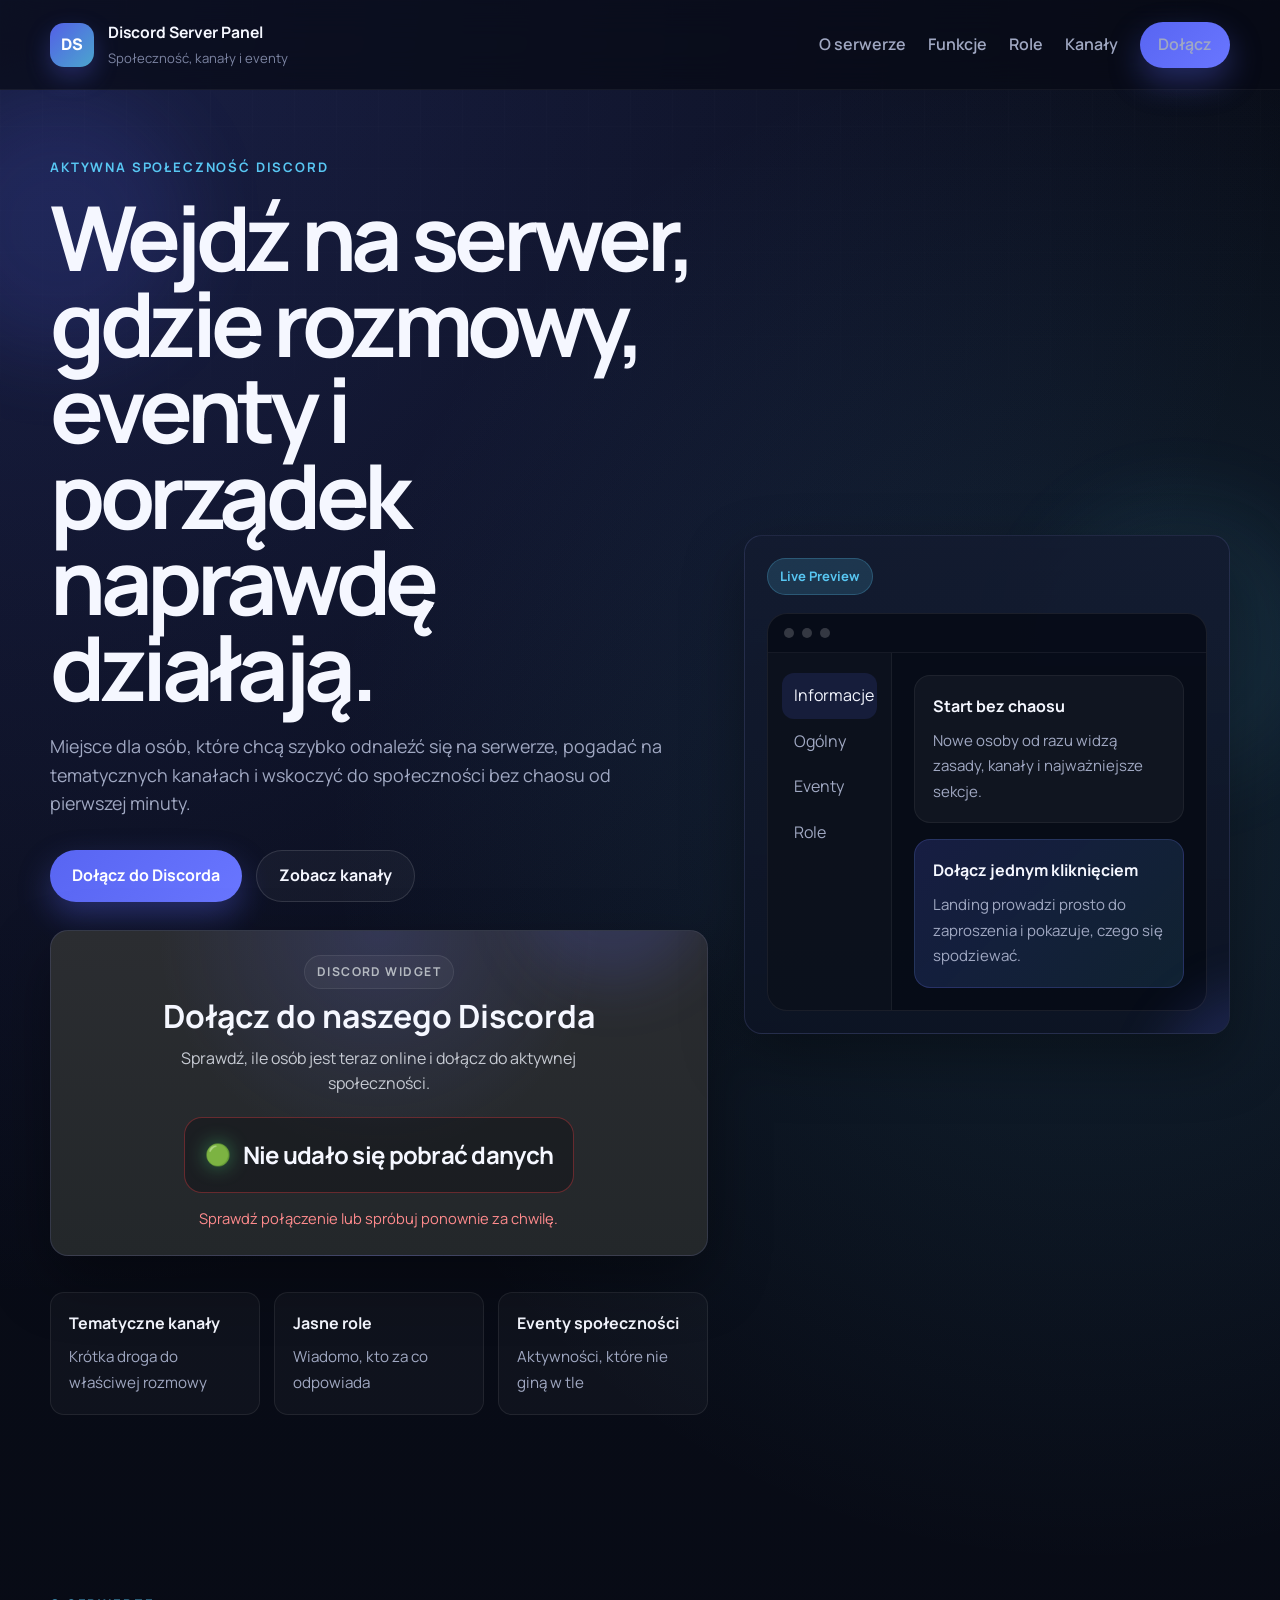
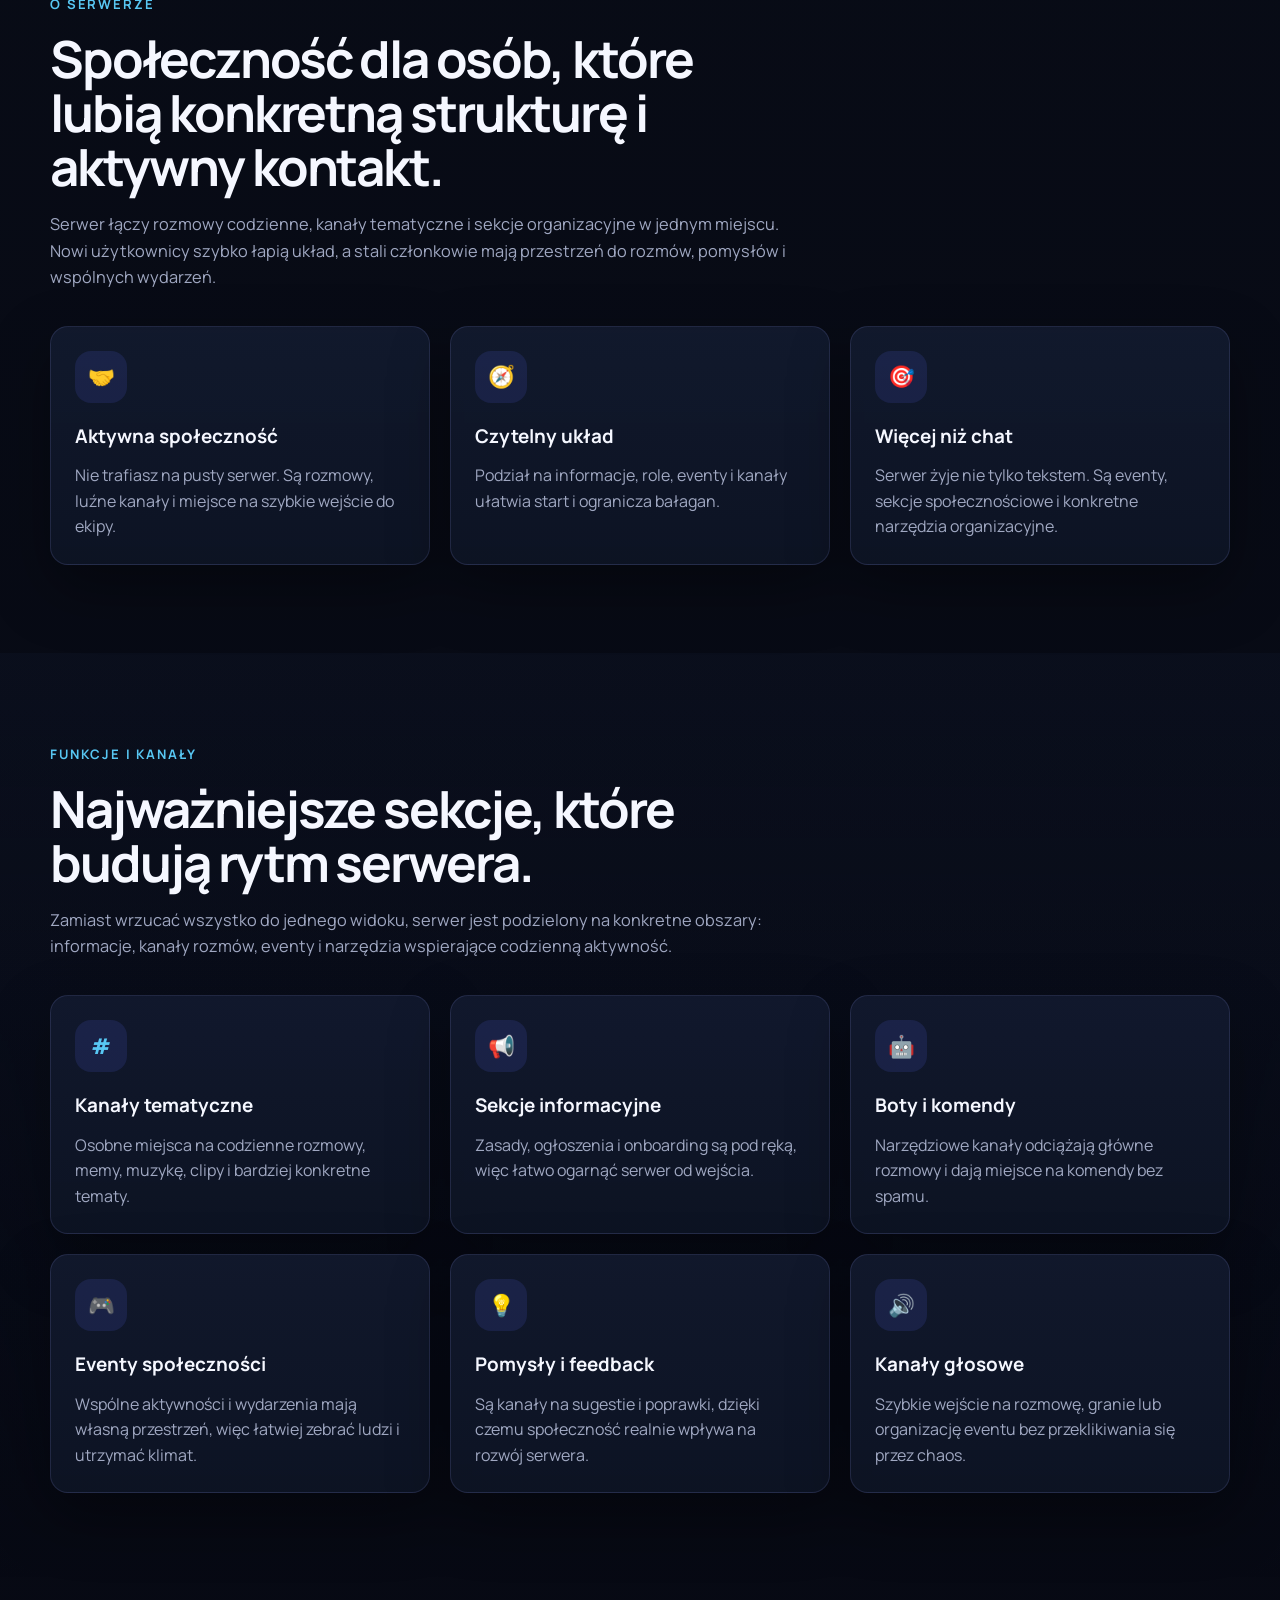
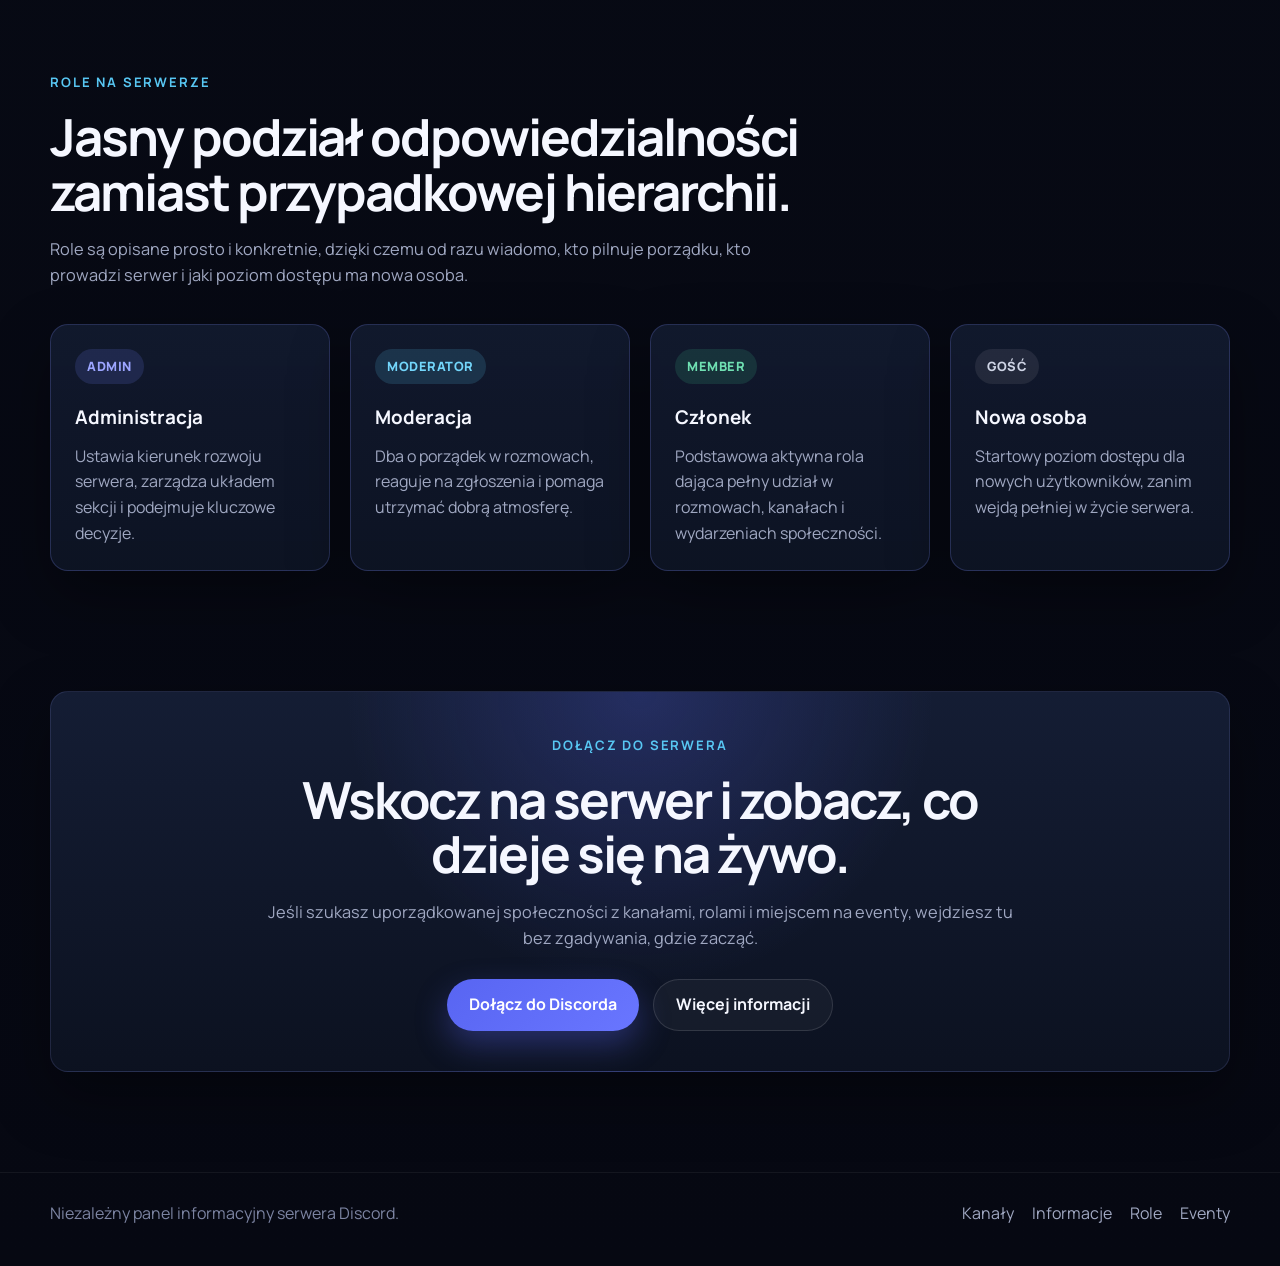
==== commit e9be23fd: "Add Discord online member widget" ====
--- a/index.html
+++ b/index.html
@@ -74,6 +74,23 @@
               Zobacz kanały
             </a>
           </div>
+
+          <section
+            class="discord-widget card"
+            aria-labelledby="discord-widget-title"
+            aria-live="polite"
+          >
+            <p class="discord-widget__eyebrow">Discord Widget</p>
+            <h2 class="discord-widget__title" id="discord-widget-title">Dołącz do naszego Discorda</h2>
+            <p class="discord-widget__copy">
+              Sprawdź, ile osób jest teraz online i dołącz do aktywnej społeczności.
+            </p>
+            <div class="discord-widget__status" data-discord-widget>
+              <span class="discord-widget__presence" aria-hidden="true">🟢</span>
+              <strong class="discord-widget__count" data-discord-count>Ładowanie...</strong>
+            </div>
+            <p class="discord-widget__meta" data-discord-meta>Odświeżanie danych...</p>
+          </section>
 
           <ul class="hero__stats" aria-label="Najważniejsze atuty serwera">
             <li>
--- a/styles.css
+++ b/styles.css
@@ -358,6 +358,117 @@
   margin-top: 32px;
 }
 
+.discord-widget {
+  position: relative;
+  margin-top: 28px;
+  padding: 24px;
+  overflow: hidden;
+  text-align: center;
+  background:
+    radial-gradient(circle at top center, rgba(88, 101, 242, 0.18), transparent 48%),
+    linear-gradient(180deg, #2b2d31 0%, #23272a 100%);
+}
+
+.discord-widget::before {
+  content: "";
+  position: absolute;
+  inset: -40% auto auto 72%;
+  width: 180px;
+  height: 180px;
+  border-radius: 999px;
+  background: rgba(88, 101, 242, 0.18);
+  filter: blur(28px);
+}
+
+.discord-widget > * {
+  position: relative;
+}
+
+.discord-widget__eyebrow {
+  display: inline-flex;
+  margin-bottom: 10px;
+  padding: 6px 12px;
+  border: 1px solid rgba(255, 255, 255, 0.08);
+  border-radius: 999px;
+  background: rgba(255, 255, 255, 0.04);
+  color: #b5bac1;
+  font-size: 0.76rem;
+  font-weight: 700;
+  letter-spacing: 0.12em;
+  text-transform: uppercase;
+}
+
+.discord-widget__title {
+  font-size: clamp(1.5rem, 3vw, 2rem);
+  line-height: 1.1;
+}
+
+.discord-widget__copy {
+  max-width: 40ch;
+  margin: 12px auto 0;
+  color: #c6cad2;
+}
+
+.discord-widget__status {
+  display: inline-flex;
+  align-items: center;
+  justify-content: center;
+  gap: 12px;
+  min-width: 240px;
+  margin-top: 20px;
+  padding: 18px 20px;
+  border: 1px solid rgba(255, 255, 255, 0.08);
+  border-radius: 18px;
+  background: rgba(17, 19, 24, 0.48);
+  transition: var(--transition);
+}
+
+.discord-widget:hover .discord-widget__status,
+.discord-widget:focus-within .discord-widget__status {
+  transform: translateY(-2px);
+  border-color: rgba(88, 101, 242, 0.34);
+  background: rgba(20, 23, 30, 0.72);
+}
+
+.discord-widget__presence {
+  font-size: 1.3rem;
+  filter: drop-shadow(0 0 10px rgba(87, 242, 135, 0.45));
+}
+
+.discord-widget__count {
+  font-size: clamp(1.2rem, 2vw, 1.5rem);
+  letter-spacing: -0.03em;
+}
+
+.discord-widget__meta {
+  margin-top: 14px;
+  color: #9ea5b1;
+  font-size: 0.92rem;
+}
+
+.discord-widget.is-loading .discord-widget__status {
+  animation: discordWidgetPulse 1.2s ease-in-out infinite;
+}
+
+.discord-widget.is-error .discord-widget__status {
+  border-color: rgba(237, 66, 69, 0.36);
+}
+
+.discord-widget.is-error .discord-widget__meta {
+  color: #ff8b8d;
+}
+
+@keyframes discordWidgetPulse {
+  0%,
+  100% {
+    box-shadow: 0 0 0 0 rgba(88, 101, 242, 0);
+  }
+
+  50% {
+    box-shadow: 0 0 0 10px rgba(88, 101, 242, 0.08);
+  }
+}
+
 .hero__stats {
   display: grid;
   grid-template-columns: repeat(3, minmax(0, 1fr));
@@ -770,6 +881,11 @@
     grid-template-columns: 1fr;
   }
 
+  .discord-widget__status {
+    width: 100%;
+    min-width: 0;
+  }
+
   .hero-panel__sidebar {
     border-right: 0;
     border-bottom: 1px solid rgba(255, 255, 255, 0.06);
@@ -798,6 +914,10 @@
     font-size: clamp(2.6rem, 15vw, 4.2rem);
   }
 
+  .discord-widget {
+    padding: 22px 18px;
+  }
+
   .btn,
   .btn-primary--nav {
     width: 100%;
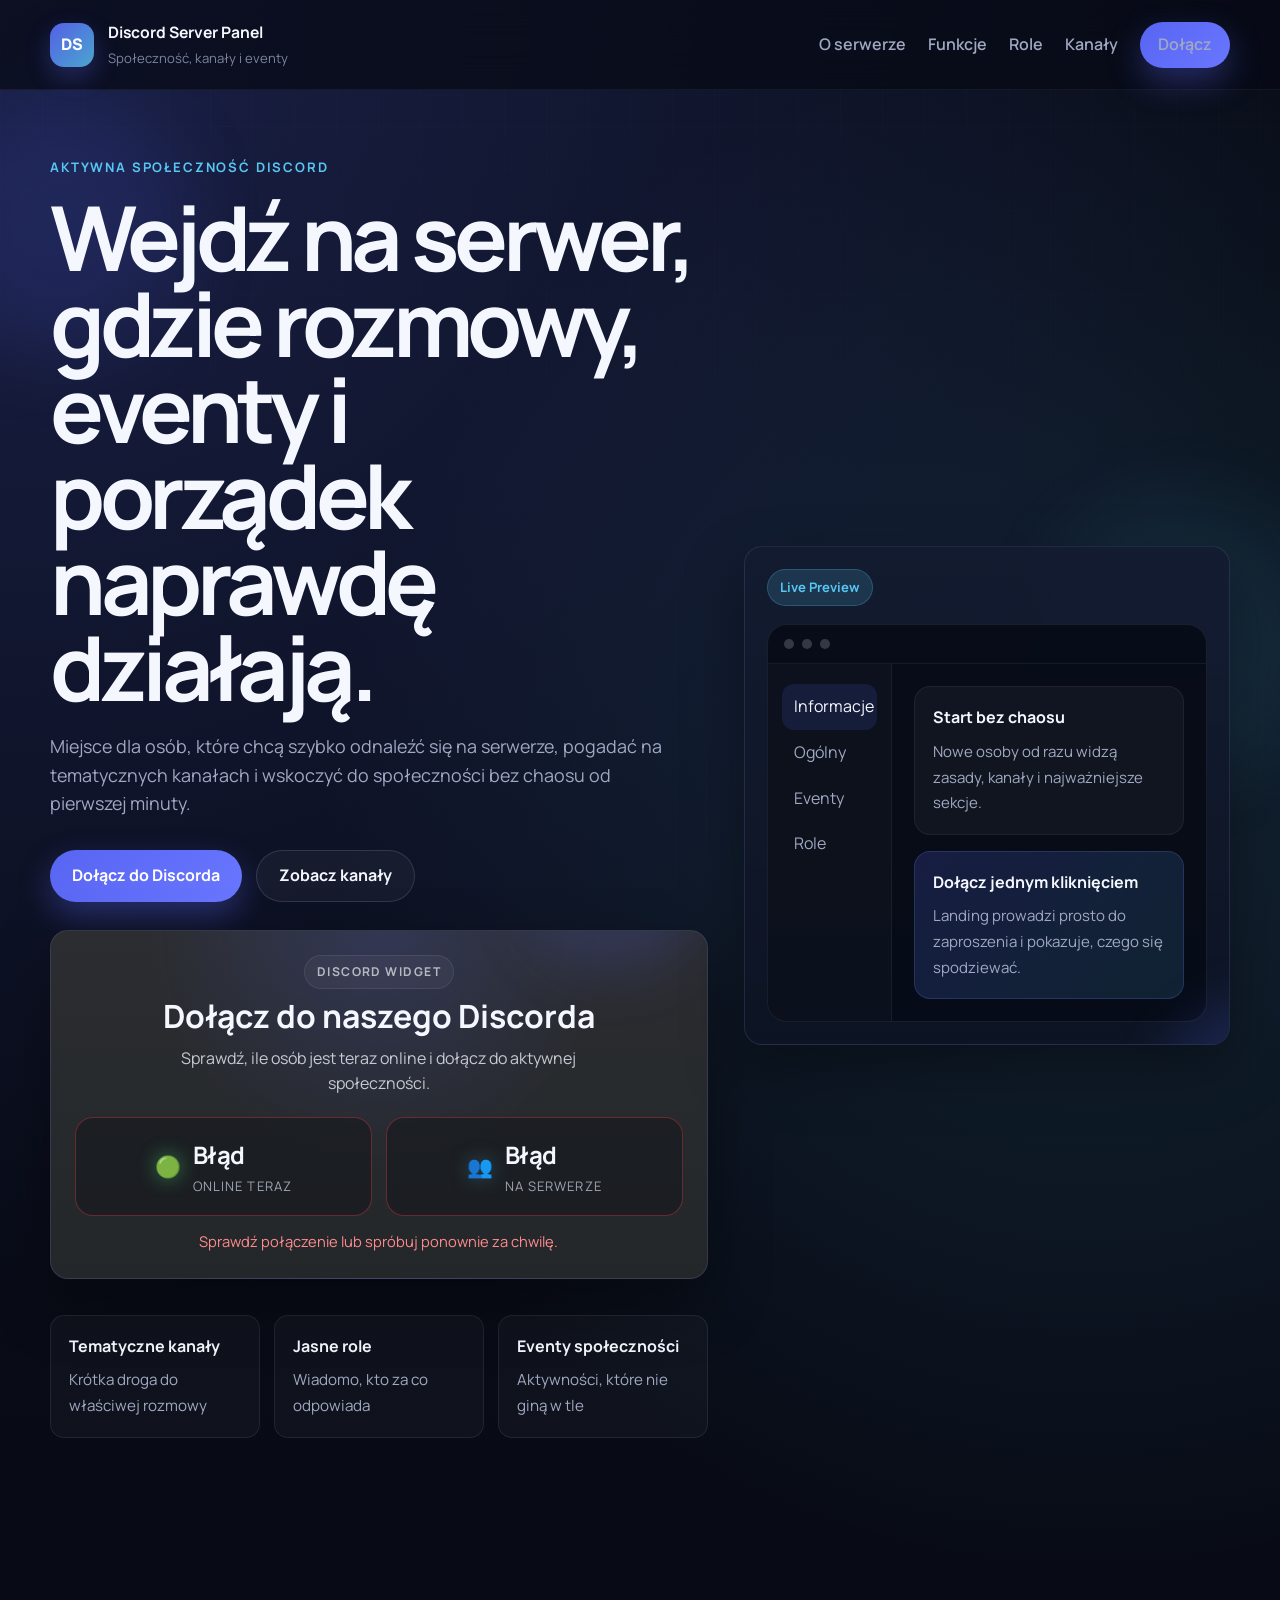
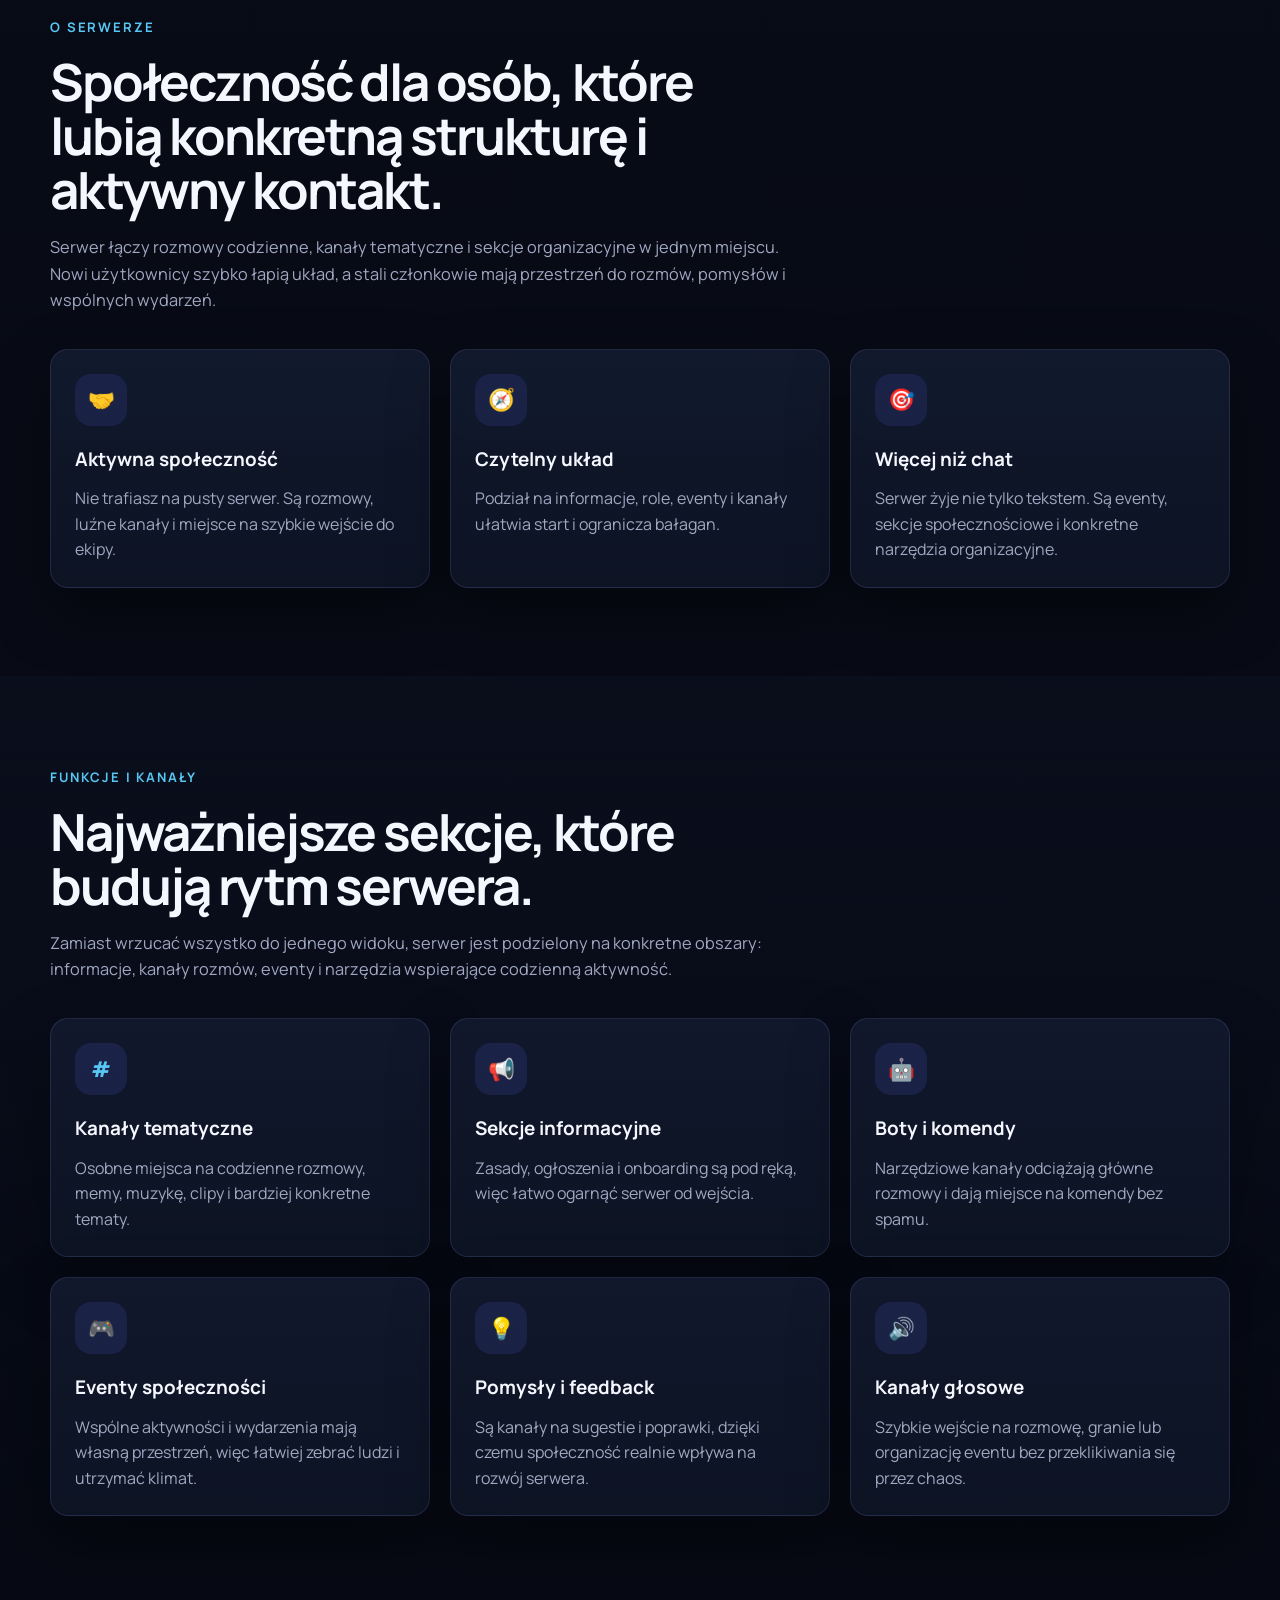
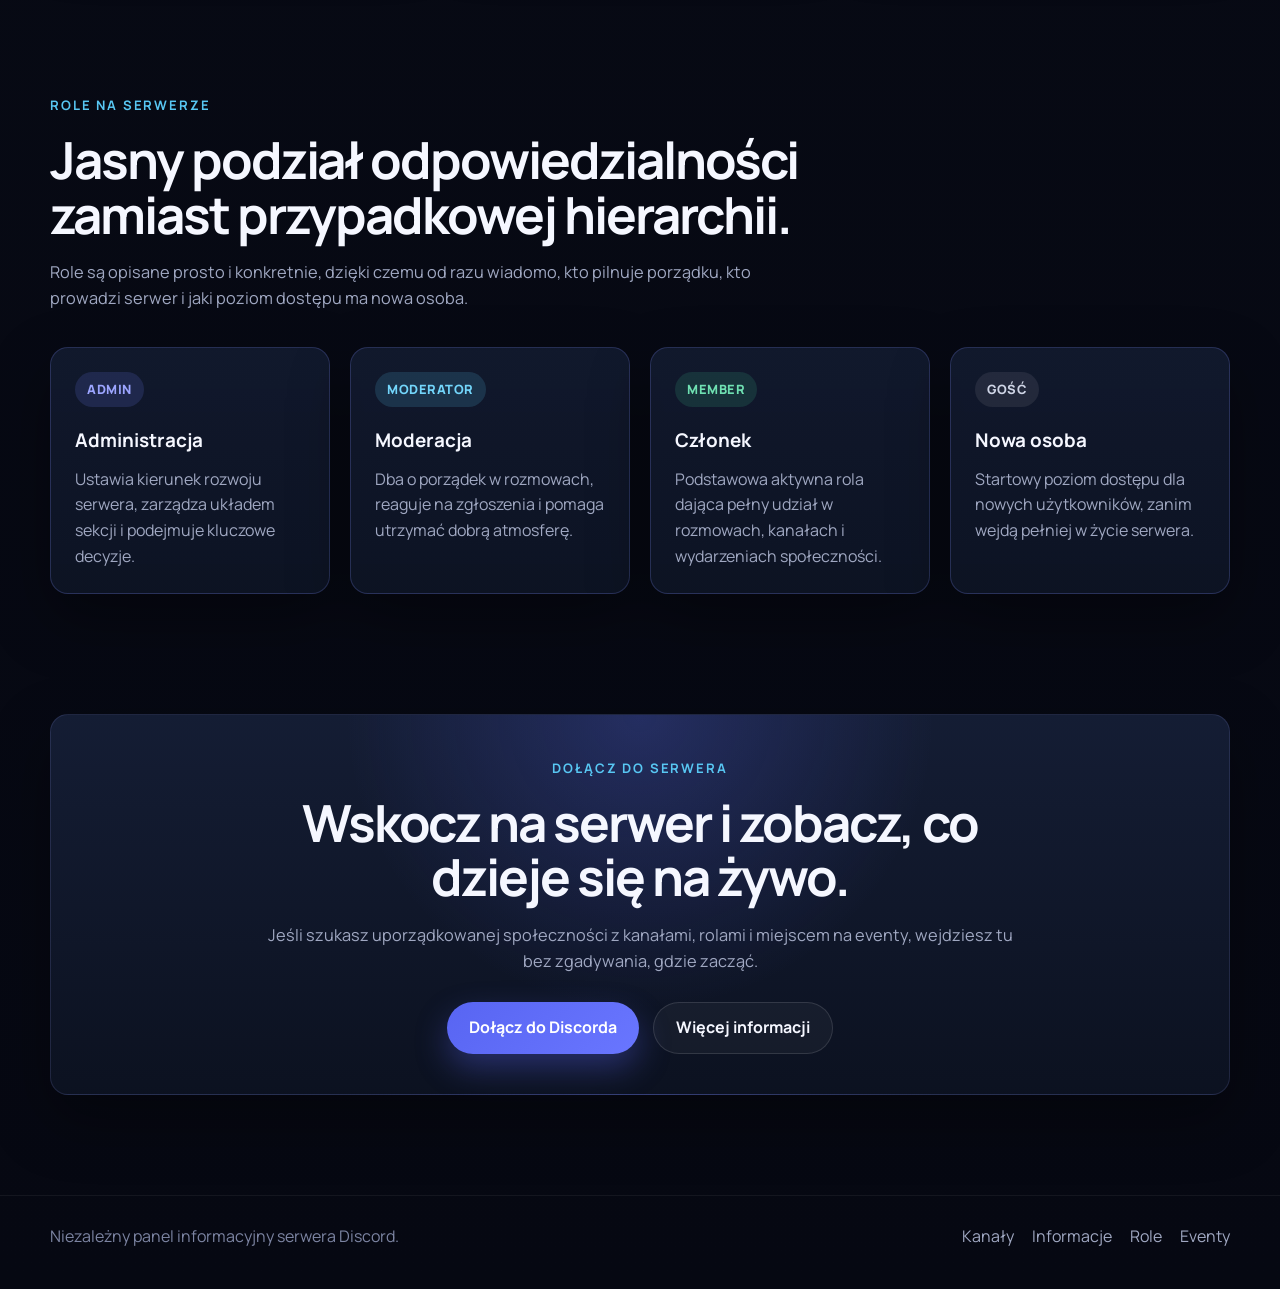
==== commit 21d36d08: "Show online and total Discord members" ====
--- a/index.html
+++ b/index.html
@@ -85,9 +85,21 @@
             <p class="discord-widget__copy">
               Sprawdź, ile osób jest teraz online i dołącz do aktywnej społeczności.
             </p>
-            <div class="discord-widget__status" data-discord-widget>
-              <span class="discord-widget__presence" aria-hidden="true">🟢</span>
-              <strong class="discord-widget__count" data-discord-count>Ładowanie...</strong>
+            <div class="discord-widget__stats" data-discord-widget>
+              <div class="discord-widget__status">
+                <span class="discord-widget__presence" aria-hidden="true">🟢</span>
+                <div class="discord-widget__value-group">
+                  <strong class="discord-widget__count" data-discord-count>Ładowanie...</strong>
+                  <span class="discord-widget__label">Online teraz</span>
+                </div>
+              </div>
+              <div class="discord-widget__status">
+                <span class="discord-widget__presence discord-widget__presence--members" aria-hidden="true">👥</span>
+                <div class="discord-widget__value-group">
+                  <strong class="discord-widget__count" data-discord-members>Ładowanie...</strong>
+                  <span class="discord-widget__label">Na serwerze</span>
+                </div>
+              </div>
             </div>
             <p class="discord-widget__meta" data-discord-meta>Odświeżanie danych...</p>
           </section>
--- a/styles.css
+++ b/styles.css
@@ -409,13 +409,18 @@
   color: #c6cad2;
 }
 
+.discord-widget__stats {
+  display: grid;
+  grid-template-columns: repeat(2, minmax(0, 1fr));
+  gap: 14px;
+  margin-top: 20px;
+}
+
 .discord-widget__status {
   display: inline-flex;
   align-items: center;
   justify-content: center;
   gap: 12px;
-  min-width: 240px;
-  margin-top: 20px;
   padding: 18px 20px;
   border: 1px solid rgba(255, 255, 255, 0.08);
   border-radius: 18px;
@@ -435,9 +440,26 @@
   filter: drop-shadow(0 0 10px rgba(87, 242, 135, 0.45));
 }
 
+.discord-widget__presence--members {
+  filter: drop-shadow(0 0 10px rgba(88, 199, 243, 0.3));
+}
+
+.discord-widget__value-group {
+  display: grid;
+  gap: 2px;
+  text-align: left;
+}
+
 .discord-widget__count {
   font-size: clamp(1.2rem, 2vw, 1.5rem);
   letter-spacing: -0.03em;
+}
+
+.discord-widget__label {
+  color: #9ea5b1;
+  font-size: 0.82rem;
+  text-transform: uppercase;
+  letter-spacing: 0.08em;
 }
 
 .discord-widget__meta {
@@ -881,9 +903,8 @@
     grid-template-columns: 1fr;
   }
 
-  .discord-widget__status {
-    width: 100%;
-    min-width: 0;
+  .discord-widget__stats {
+    grid-template-columns: 1fr;
   }
 
   .hero-panel__sidebar {
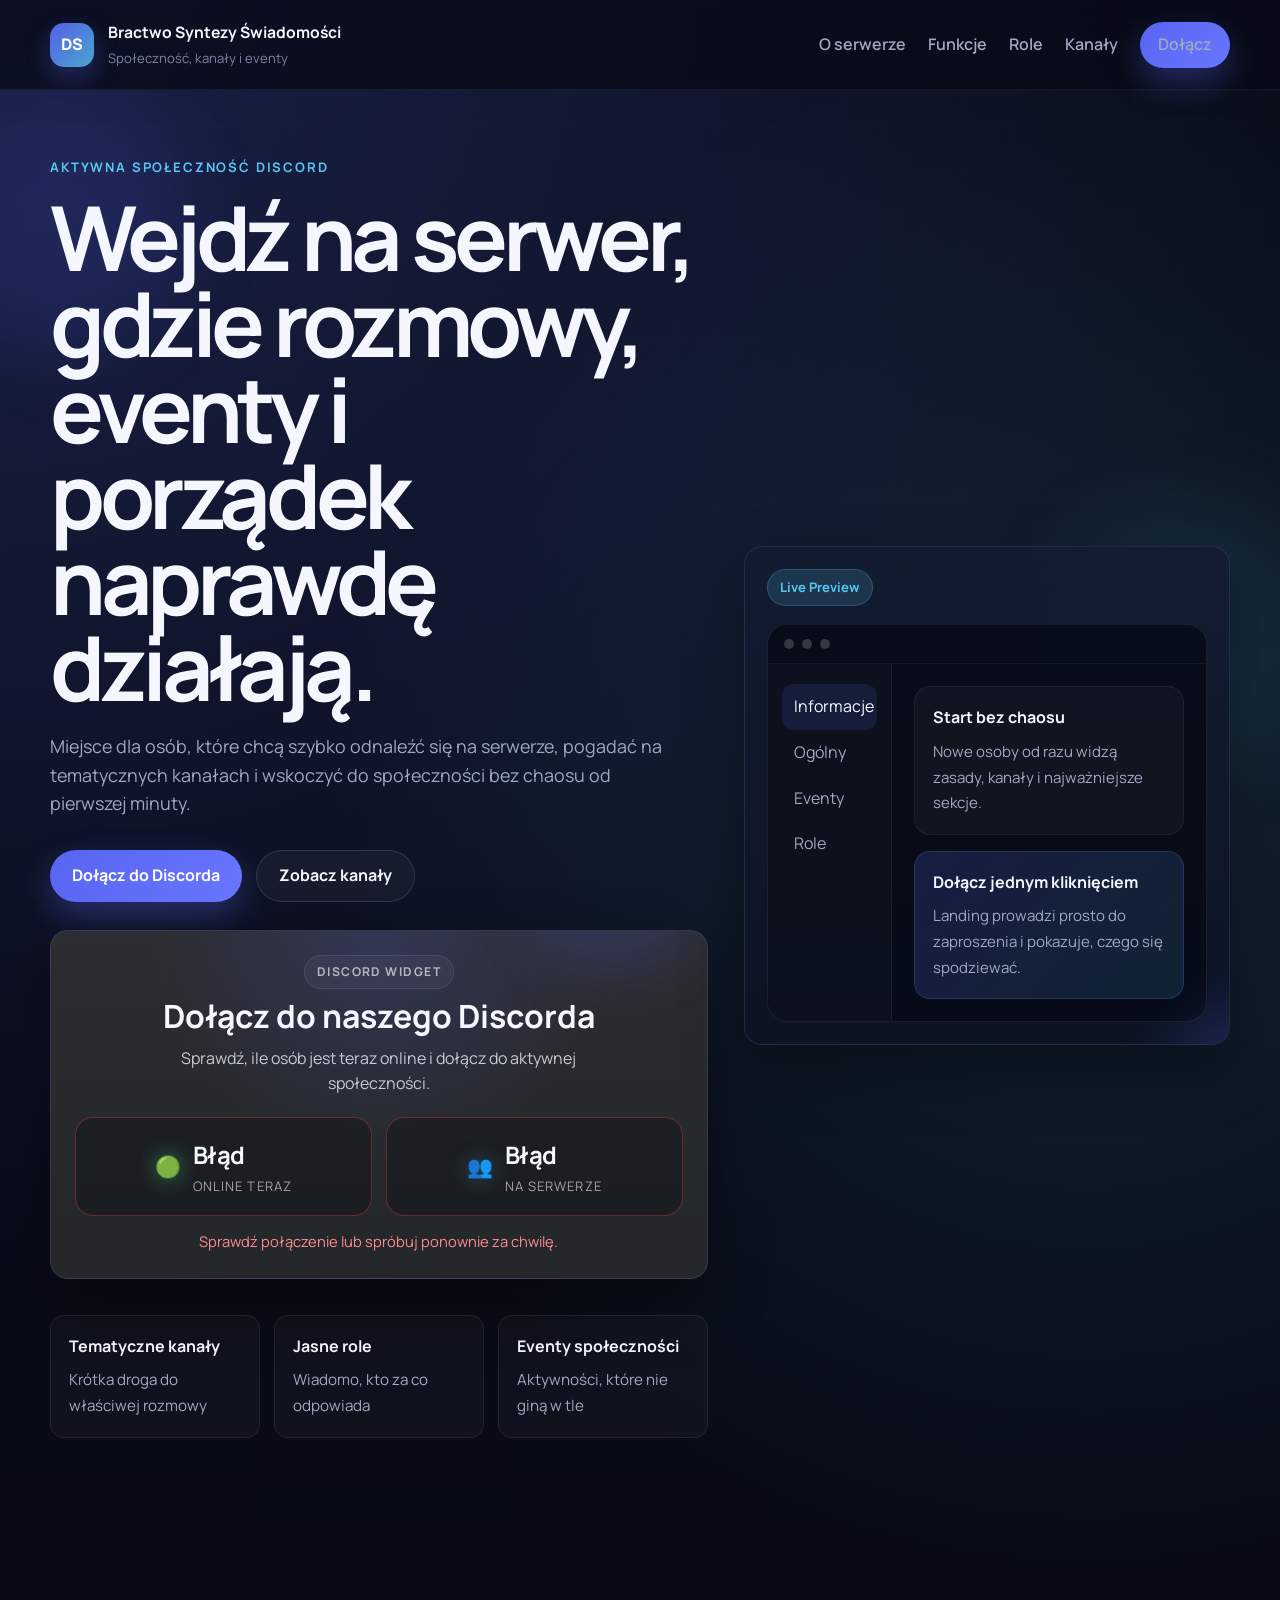
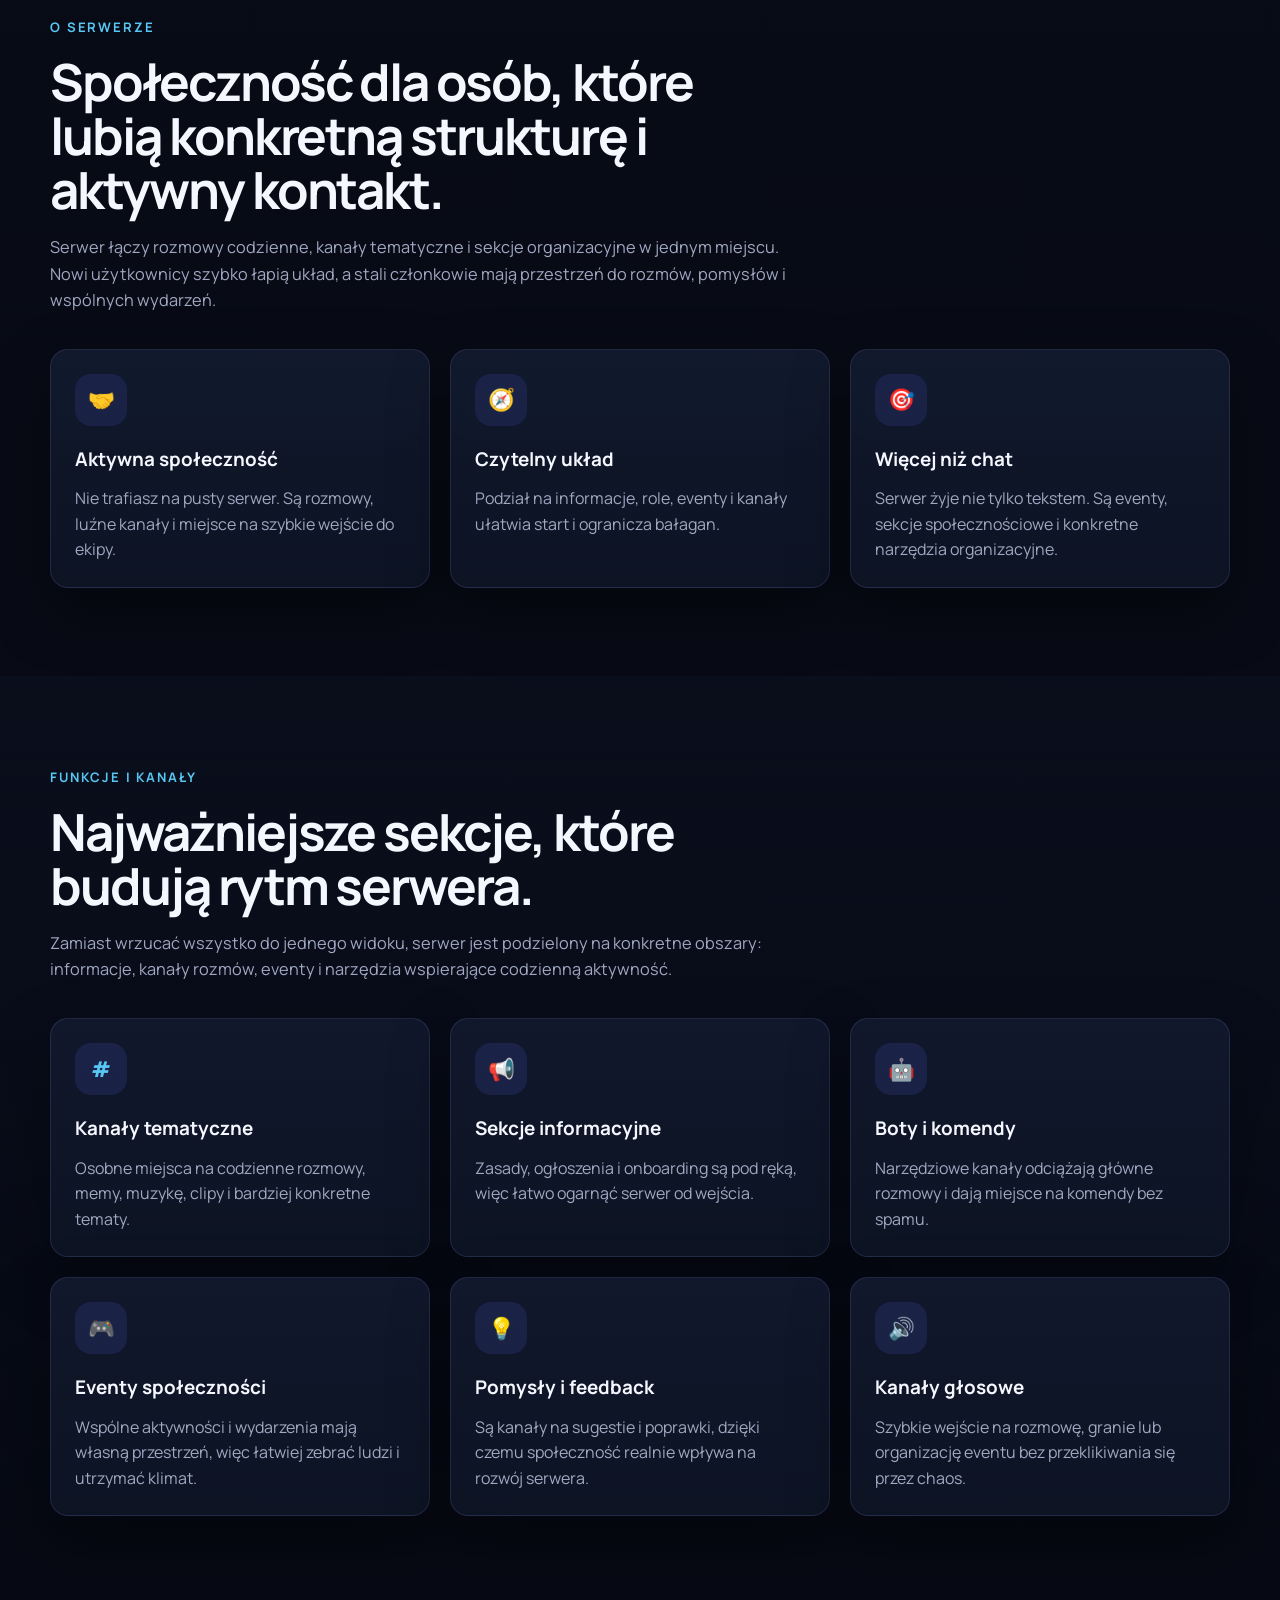
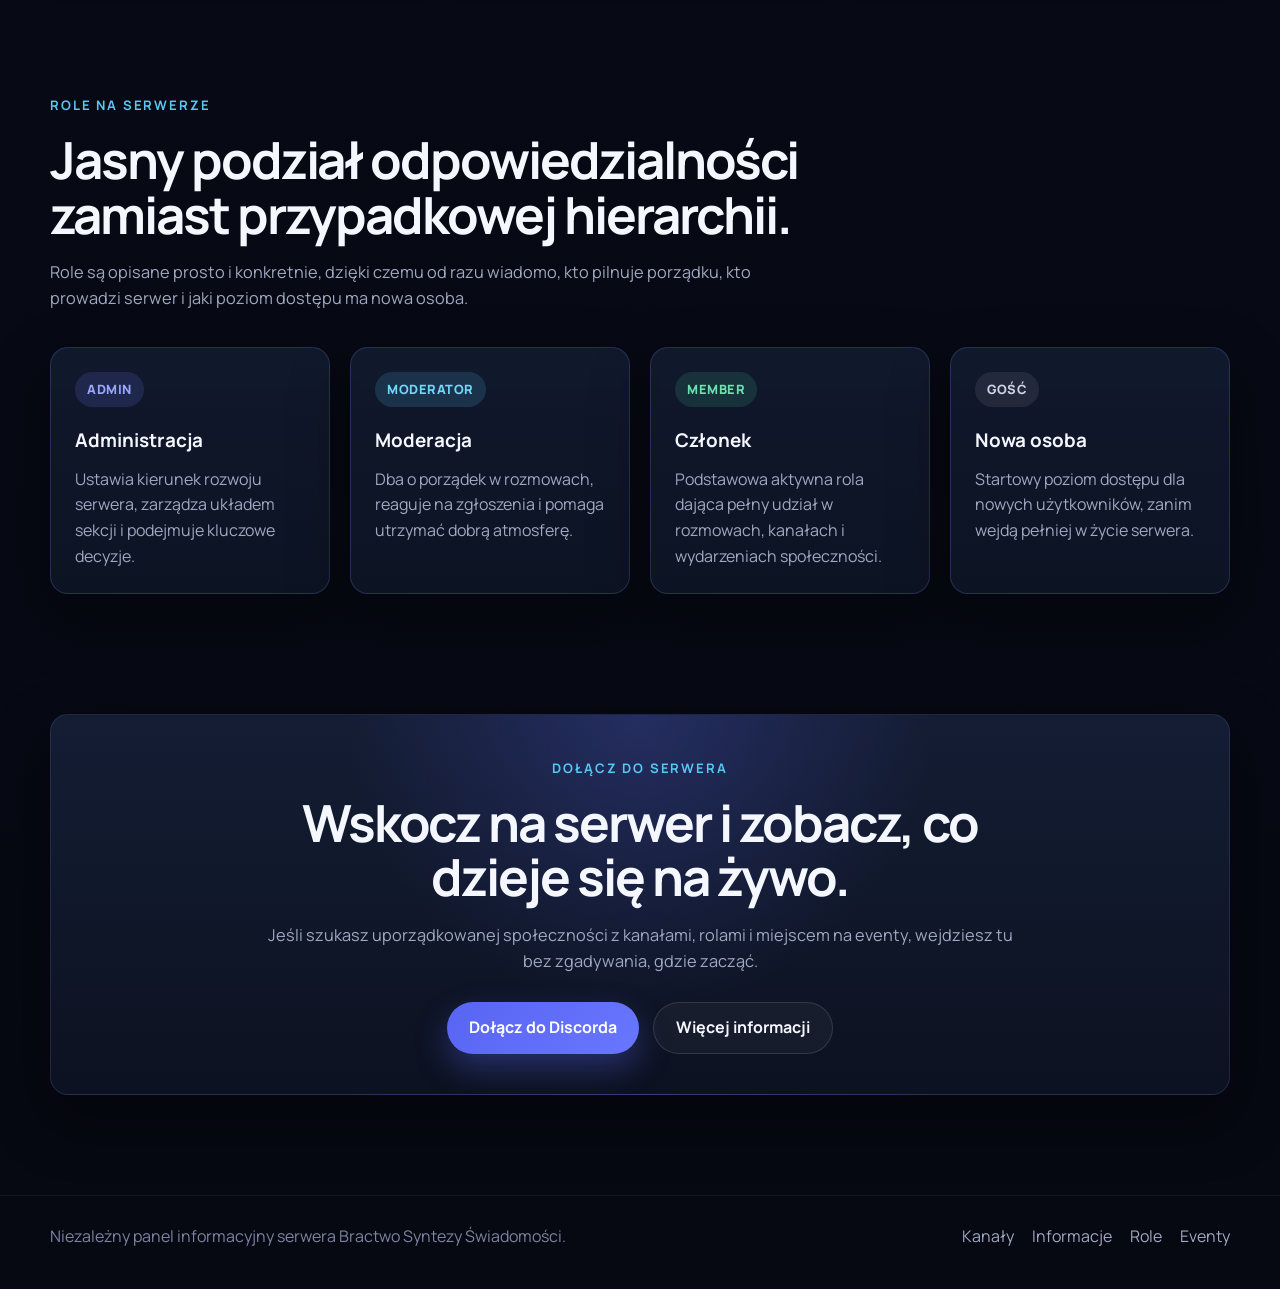
==== commit 3f951a61: "Rename site to Bractwo Syntezy Świadomości" ====
--- a/index.html
+++ b/index.html
@@ -5,9 +5,9 @@
   <meta name="viewport" content="width=device-width, initial-scale=1.0">
   <meta
     name="description"
-    content="Nowoczesny landing page serwera Discord z najważniejszymi informacjami, rolami i zachętą do dołączenia."
+    content="Nowoczesny landing page serwera Bractwo Syntezy Świadomości z najważniejszymi informacjami, rolami i zachętą do dołączenia."
   >
-  <title>Discord Server Panel | Dołącz do społeczności</title>
+  <title>Bractwo Syntezy Świadomości | Dołącz do społeczności</title>
   <link rel="preconnect" href="https://fonts.googleapis.com">
   <link rel="preconnect" href="https://fonts.gstatic.com" crossorigin>
   <link
@@ -28,7 +28,7 @@
       <a class="brand" href="#hero" data-scroll>
         <span class="brand__mark">DS</span>
         <span class="brand__text">
-          <strong>Discord Server Panel</strong>
+          <strong>Bractwo Syntezy Świadomości</strong>
           <small>Społeczność, kanały i eventy</small>
         </span>
       </a>
@@ -286,7 +286,7 @@
 
   <footer class="site-footer">
     <div class="container site-footer__inner">
-      <p>Niezależny panel informacyjny serwera Discord.</p>
+      <p>Niezależny panel informacyjny serwera Bractwo Syntezy Świadomości.</p>
       <nav class="site-footer__nav" aria-label="Linki do podstron">
         <a href="./channels/channels.html">Kanały</a>
         <a href="./info/info.html">Informacje</a>
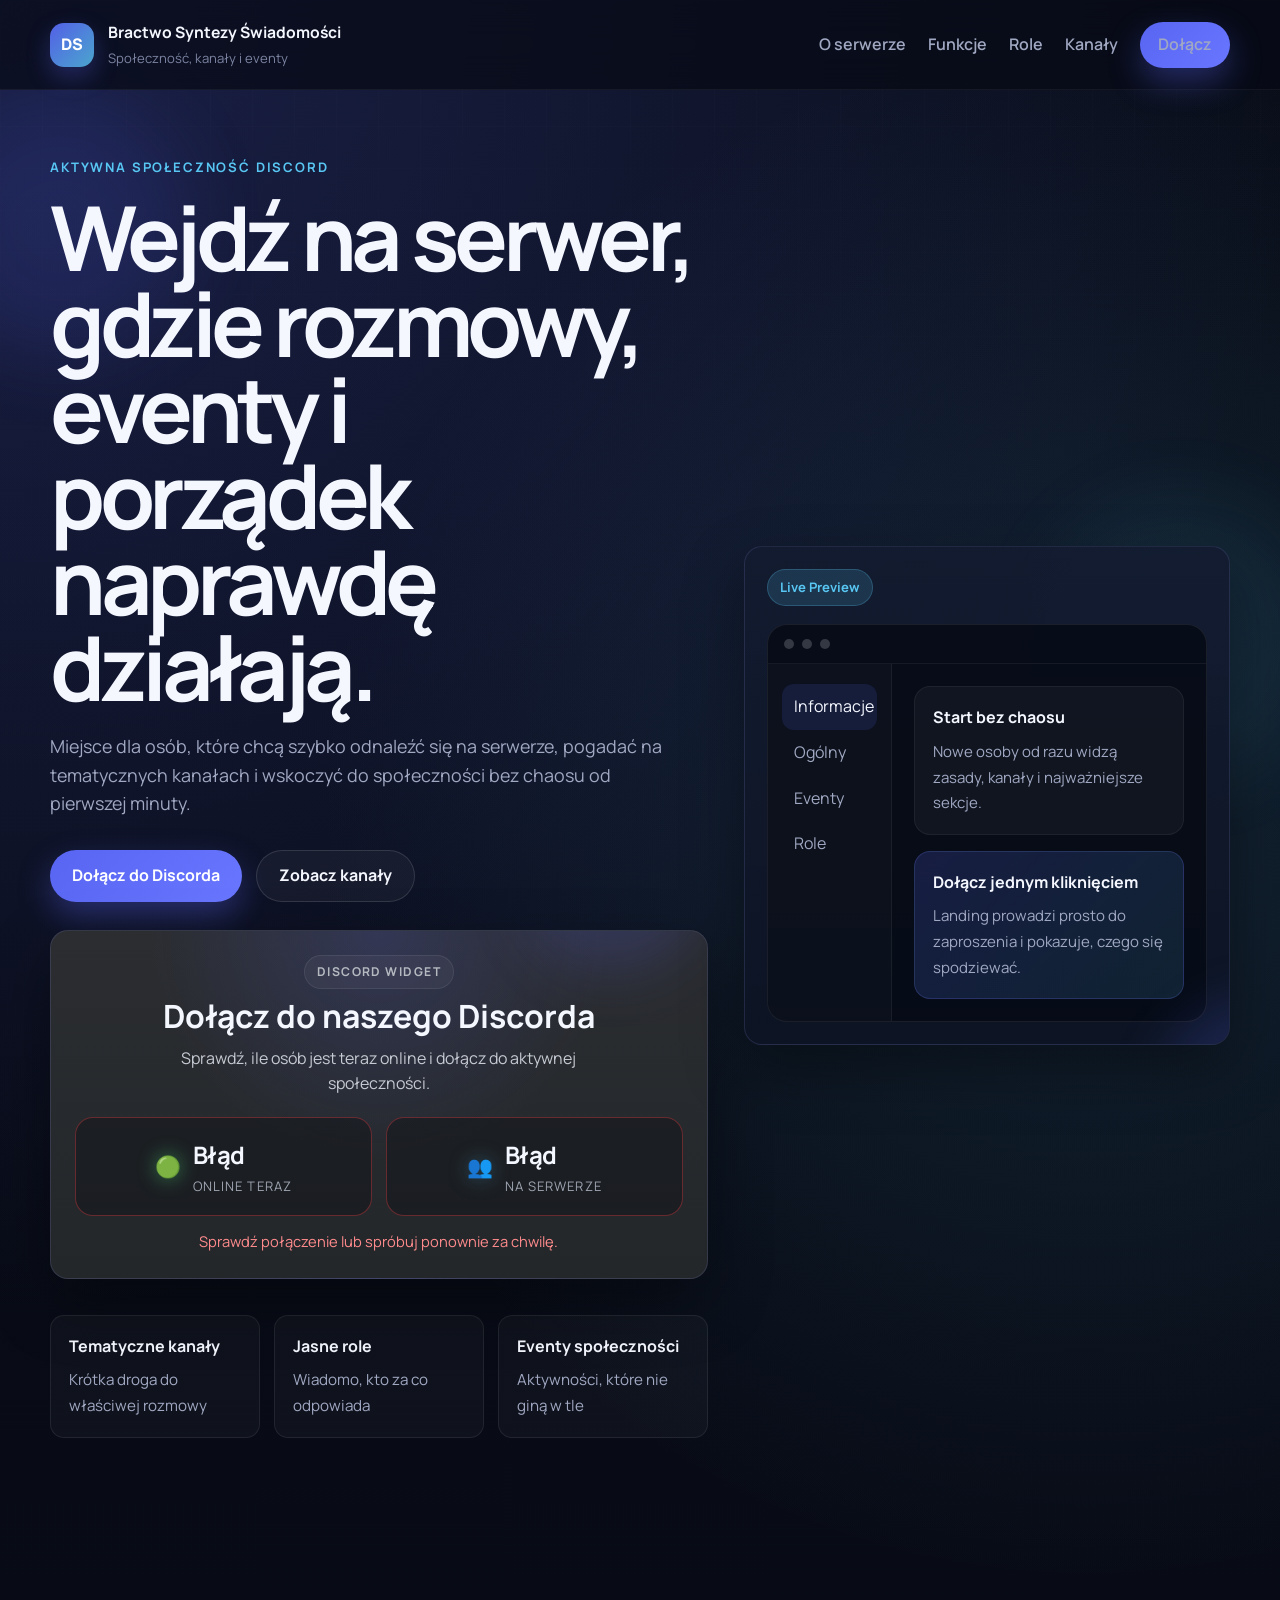
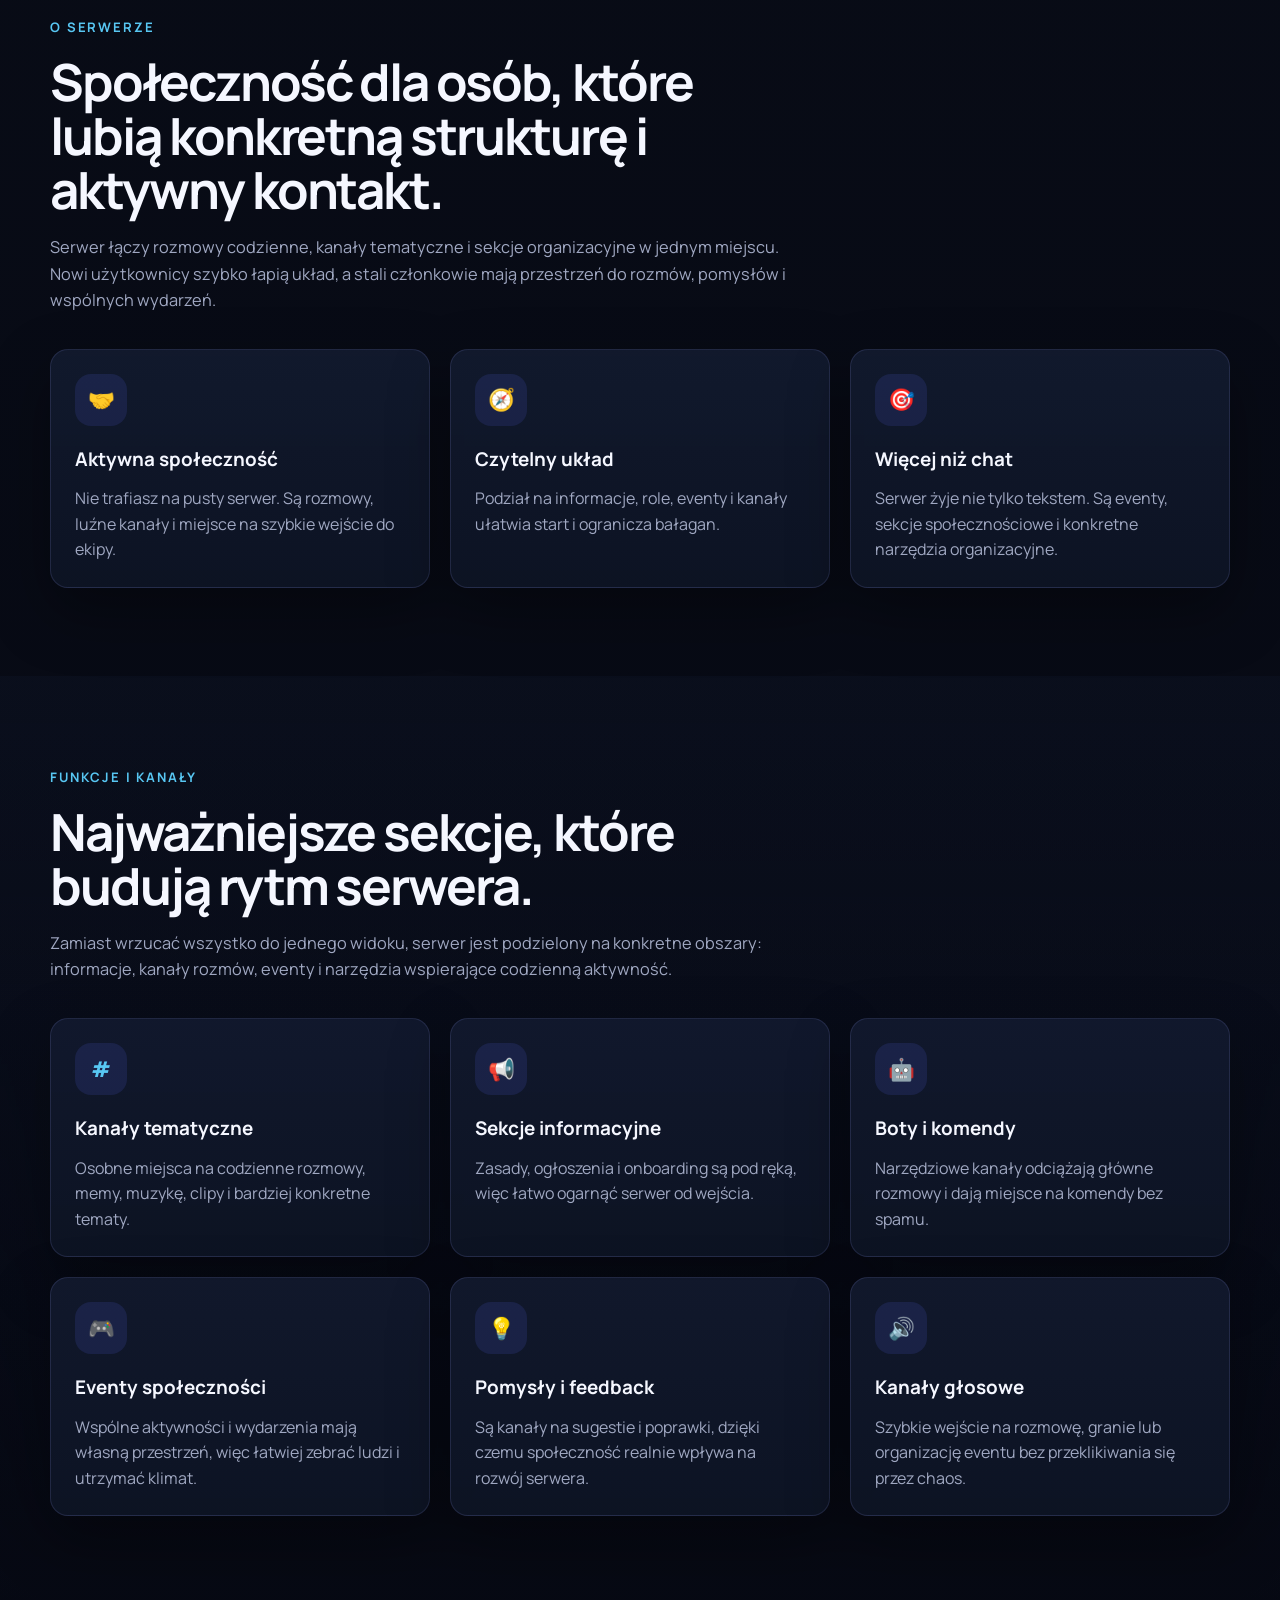
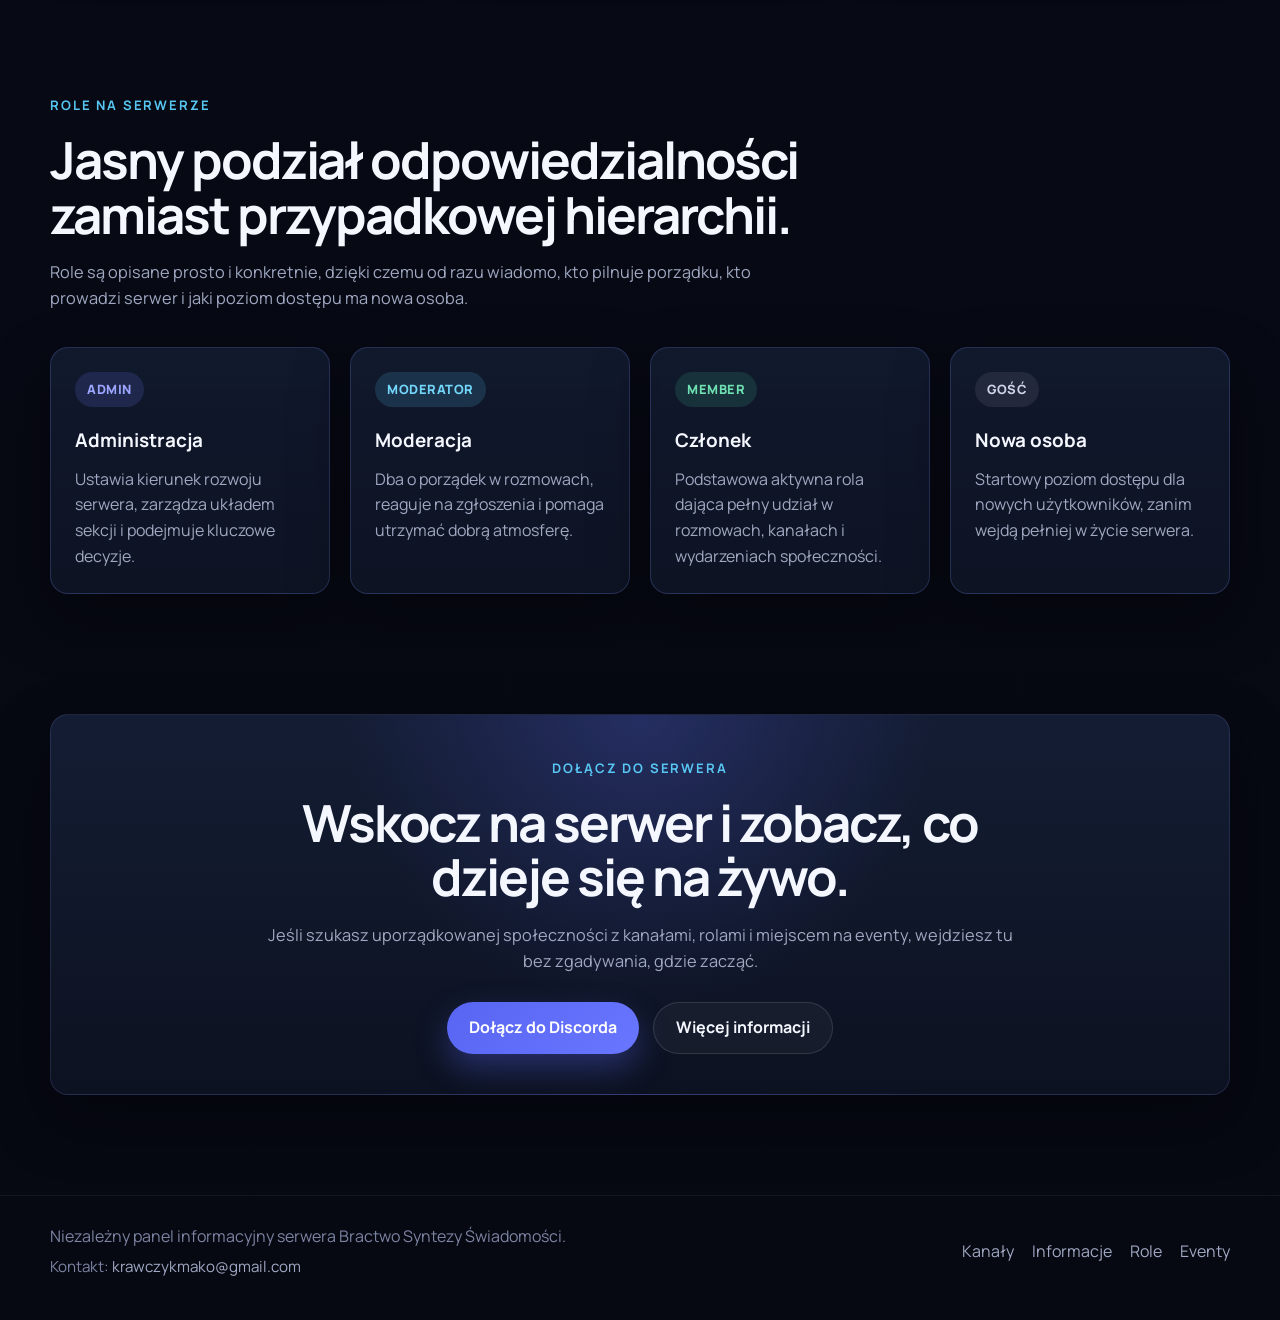
==== commit 4f89f519: "Add contact email to site footers" ====
--- a/index.html
+++ b/index.html
@@ -286,7 +286,12 @@
 
   <footer class="site-footer">
     <div class="container site-footer__inner">
-      <p>Niezależny panel informacyjny serwera Bractwo Syntezy Świadomości.</p>
+      <div class="site-footer__copy">
+        <p>Niezależny panel informacyjny serwera Bractwo Syntezy Świadomości.</p>
+        <p class="site-footer__contact">
+          Kontakt: <a href="mailto:krawczykmako@gmail.com">krawczykmako@gmail.com</a>
+        </p>
+      </div>
       <nav class="site-footer__nav" aria-label="Linki do podstron">
         <a href="./channels/channels.html">Kanały</a>
         <a href="./info/info.html">Informacje</a>
--- a/styles.css
+++ b/styles.css
@@ -811,8 +811,26 @@
   gap: 18px;
 }
 
+.site-footer__copy {
+  display: grid;
+  gap: 6px;
+}
+
 .site-footer p {
   color: var(--text-muted);
+}
+
+.site-footer__contact {
+  font-size: 0.95rem;
+}
+
+.site-footer__contact a {
+  color: var(--text-soft);
+}
+
+.site-footer__contact a:hover,
+.site-footer__contact a:focus-visible {
+  color: var(--text);
 }
 
 .site-footer__nav {
